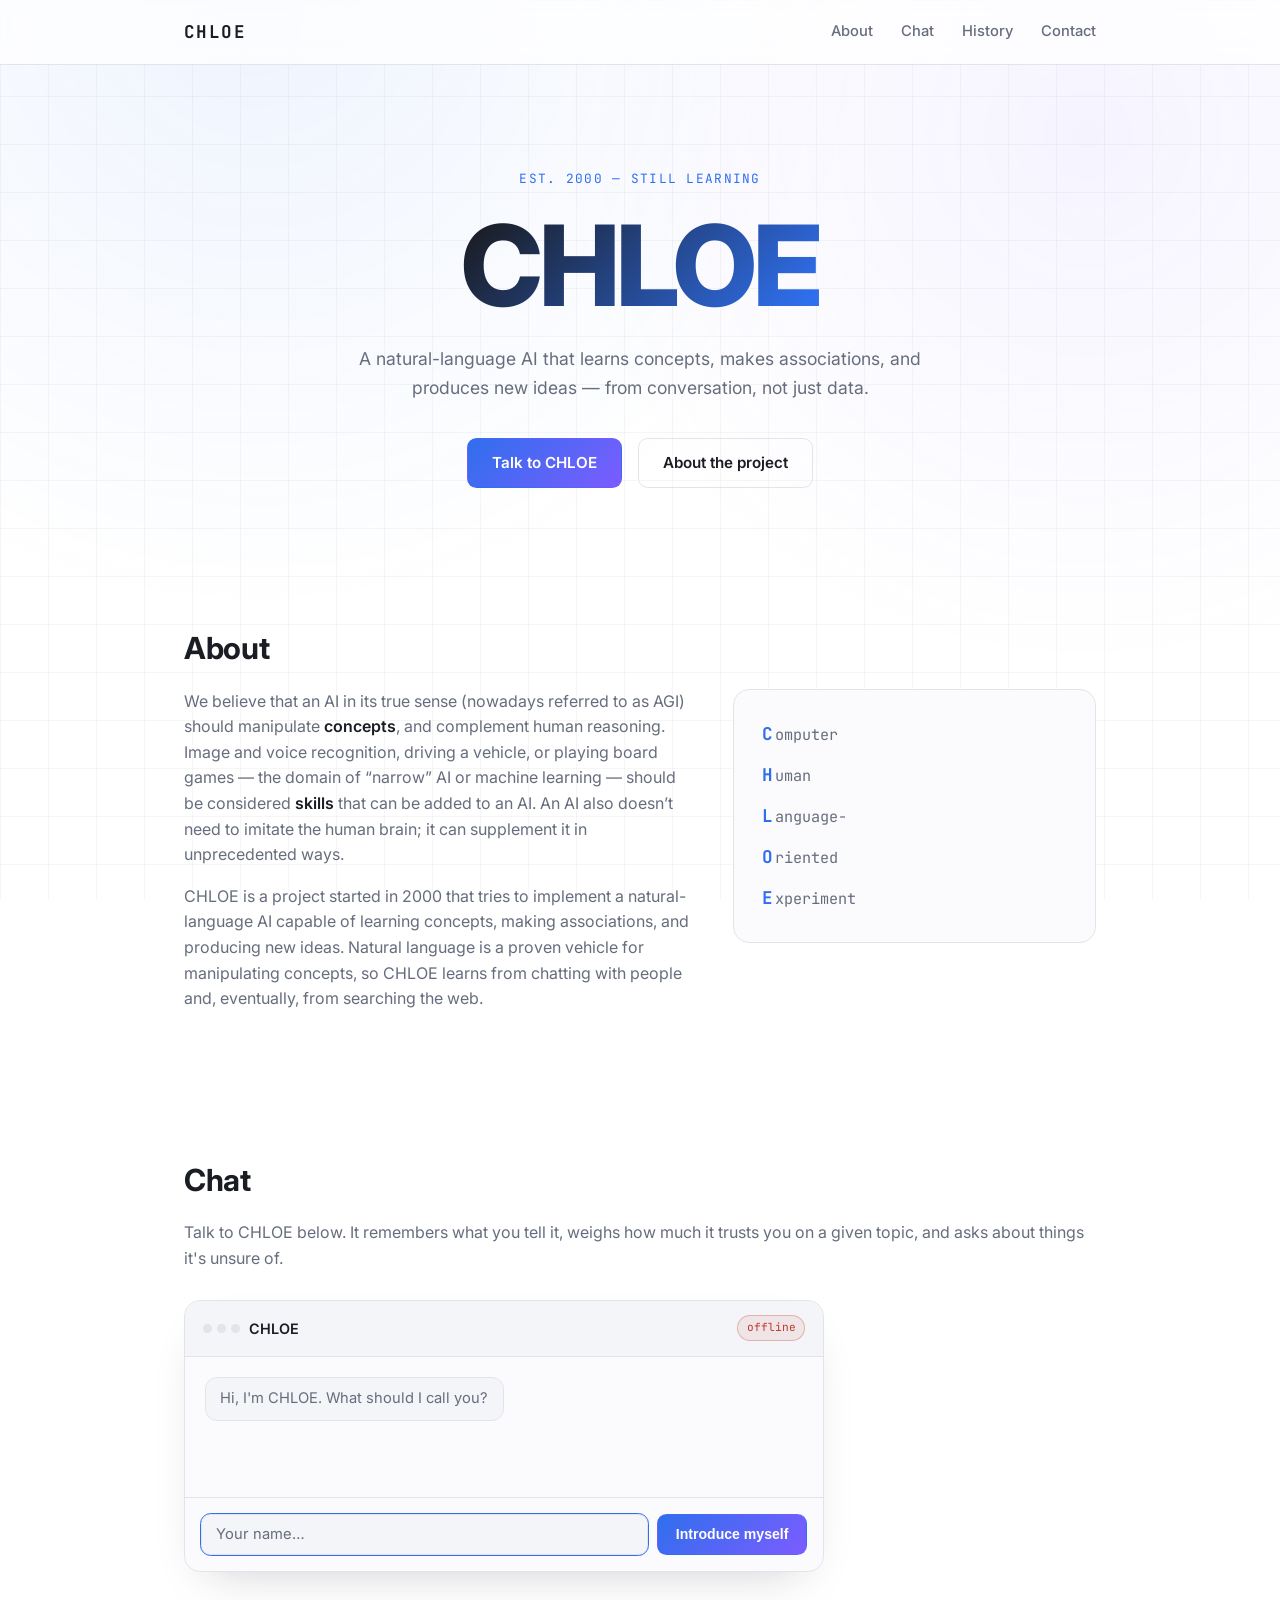
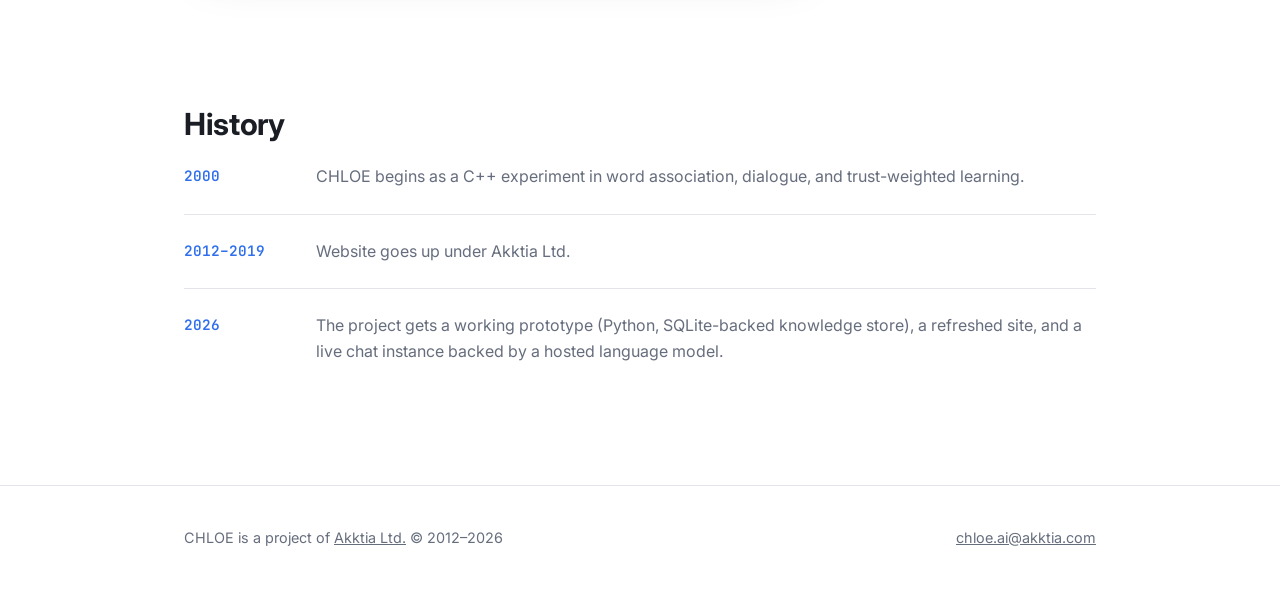
==== web/index.html @ 562e864d "Initial public release CHLOE: a persistent cognitive architecture for continually learning conversat" ====
<!doctype html>
<html lang="en">
<head>
<meta charset="utf-8">
<meta name="viewport" content="width=device-width, initial-scale=1">
<meta name="description" content="CHLOE — a natural-language AI project started in 2000, learning concepts through dialogue.">
<meta name="author" content="Dan Protopopescu, Akktia Ltd.">
<title>CHLOE AI</title>
<link rel="icon" href="data:,">
<link rel="preconnect" href="https://fonts.googleapis.com">
<link rel="preconnect" href="https://fonts.gstatic.com" crossorigin>
<link href="https://fonts.googleapis.com/css2?family=Inter:wght@400;500;600;700;800&family=JetBrains+Mono:wght@400;500&display=swap" rel="stylesheet">
<link rel="stylesheet" href="chloe.css">
</head>
<body>

<div class="bg-grid" aria-hidden="true"></div>

<header class="site-header">
  <div class="wrap header-inner">
    <a href="#top" class="brand">CHLOE</a>
    <button class="nav-toggle" id="navToggle" aria-label="Toggle menu" aria-expanded="false">
      <span></span><span></span><span></span>
    </button>
    <nav class="site-nav" id="siteNav">
      <a href="#about">About</a>
      <a href="#chat">Chat</a>
      <a href="#timeline">History</a>
      <a href="mailto:chloe.ai@akktia.com">Contact</a>
    </nav>
  </div>
</header>

<main id="top">

  <section class="hero wrap">
    <p class="eyebrow">est. 2000 &mdash; still learning</p>
    <h1 class="hero-title">CHLOE</h1>
    <p class="hero-sub">A natural-language AI that learns concepts, makes associations,
      and produces new ideas &mdash; from conversation, not just data.</p>
    <div class="hero-actions">
      <a href="#chat" class="btn btn-primary">Talk to CHLOE</a>
      <a href="#about" class="btn btn-ghost">About the project</a>
    </div>
  </section>

  <section id="about" class="section wrap">
    <h2 class="section-title">About</h2>
    <div class="about-grid">
      <div class="about-copy">
        <p>We believe that an AI in its true sense (nowadays referred to as AGI) should manipulate
          <em>concepts</em>, and complement human reasoning. Image and voice recognition, driving a
          vehicle, or playing board games &mdash; the domain of &ldquo;narrow&rdquo; AI or machine
          learning &mdash; should be considered <em>skills</em> that can be added to an AI. An AI also
          doesn&rsquo;t need to imitate the human brain; it can supplement it in unprecedented ways.</p>
        <p>CHLOE is a project started in 2000 that tries to implement a natural-language AI capable of
          learning concepts, making associations, and producing new ideas. Natural language is a proven
          vehicle for manipulating concepts, so CHLOE learns from chatting with people and, eventually,
          from searching the web.</p>
      </div>
      <div class="acronym-card" role="img" aria-label="CHLOE stands for Computer-Human Language-Oriented Experiment">
        <div class="acronym-row"><span class="letter">C</span>omputer</div>
        <div class="acronym-row"><span class="letter">H</span>uman</div>
        <div class="acronym-row"><span class="letter">L</span>anguage-</div>
        <div class="acronym-row"><span class="letter">O</span>riented</div>
        <div class="acronym-row"><span class="letter">E</span>xperiment</div>
      </div>
    </div>
  </section>

  <section id="chat" class="section wrap">
    <h2 class="section-title">Chat</h2>
    <p class="section-lead">Talk to CHLOE below. It remembers what you tell it, weighs how much it
      trusts you on a given topic, and asks about things it's unsure of.</p>

    <div class="chat-window">
      <div class="chat-window-head">
        <div class="chat-dots"><span></span><span></span><span></span></div>
        <span class="chat-window-title">CHLOE</span>
        <span class="chat-who" id="chatWho" hidden>chatting as <strong id="chatWhoName"></strong> &middot; <button type="button" id="switchPerson" class="chat-who-link">not you?</button></span>
        <span class="status-pill" id="statusPill">connecting&hellip;</span>
      </div>
      <div class="chat-log" id="chatLog">
        <div class="msg msg-bot">Hi, I&rsquo;m CHLOE. Tell me something, or ask me what I know.</div>
      </div>
      <form class="chat-input-row" id="chatForm">
        <input type="text" id="chatInput" placeholder="Say something to CHLOE&hellip;" autocomplete="off">
        <button type="submit" class="btn btn-primary btn-small" id="chatSubmit">Send</button>
      </form>
    </div>
  </section>

  <section id="timeline" class="section wrap">
    <h2 class="section-title">History</h2>
    <ol class="timeline">
      <li><span class="tl-year">2000</span><span class="tl-text">CHLOE begins as a C++ experiment in word association, dialogue, and trust-weighted learning.</span></li>
      <li><span class="tl-year">2012&ndash;2019</span><span class="tl-text">Website goes up under Akktia Ltd.</span></li>
      <li><span class="tl-year">2026</span><span class="tl-text">The project gets a working prototype (Python, SQLite-backed knowledge store), a refreshed site, and a live chat instance backed by a hosted language model.</span></li>
    </ol>
  </section>

</main>

<footer class="site-footer">
  <div class="wrap footer-inner">
    <p>CHLOE is a project of <a href="https://akktia.com">Akktia Ltd.</a> &copy; 2012&ndash;2026</p>
    <a href="mailto:chloe.ai@akktia.com">chloe.ai@akktia.com</a>
  </div>
</footer>

<script src="script.js"></script>
</body>
</html>
---- web/chloe.css ----
:root{
  --bg:#ffffff;
  --bg-alt:#f4f5f8;
  --card:#fbfbfd;
  --border:#e2e4ea;
  --text:#1a1d24;
  --text-dim:#666d7d;
  --accent:#2f6fed;
  --accent-2:#7c5cff;
  --on-accent:#ffffff;
  --ok:#1f9d55;
  --mono:'JetBrains Mono',monospace;
}

*{box-sizing:border-box;margin:0;padding:0}

html{scroll-behavior:smooth}

body{
  background:var(--bg);
  color:var(--text);
  font-family:'Inter',system-ui,-apple-system,Segoe UI,sans-serif;
  line-height:1.6;
  -webkit-font-smoothing:antialiased;
}

.wrap{max-width:960px;margin:0 auto;padding:0 1.5rem}

.bg-grid{
  position:fixed;inset:0;z-index:-1;
  background-image:
    radial-gradient(circle at 20% 0%, rgba(47,111,237,.08), transparent 45%),
    radial-gradient(circle at 85% 15%, rgba(124,92,255,.07), transparent 40%),
    linear-gradient(rgba(0,0,0,.035) 1px, transparent 1px),
    linear-gradient(90deg, rgba(0,0,0,.035) 1px, transparent 1px);
  background-size:auto,auto,48px 48px,48px 48px;
}

/* Header */
.site-header{
  position:sticky;top:0;z-index:20;
  background:rgba(255,255,255,.75);
  backdrop-filter:blur(10px);
  border-bottom:1px solid var(--border);
}
.header-inner{display:flex;align-items:center;justify-content:space-between;height:64px}
.brand{
  font-family:var(--mono);
  font-weight:700;
  letter-spacing:.08em;
  color:var(--text);
  text-decoration:none;
  font-size:1.1rem;
}
.site-nav{display:flex;gap:1.75rem}
.site-nav a{
  color:var(--text-dim);
  text-decoration:none;
  font-size:.92rem;
  font-weight:500;
  transition:color .15s ease;
}
.site-nav a:hover{color:var(--text)}

.nav-toggle{
  display:none;
  flex-direction:column;
  gap:4px;
  background:none;border:0;cursor:pointer;padding:.5rem;
}
.nav-toggle span{width:22px;height:2px;background:var(--text)}

/* Hero */
.hero{
  padding:6.5rem 1.5rem 4.5rem;
  text-align:center;
}
.eyebrow{
  font-family:var(--mono);
  font-size:.8rem;
  color:var(--accent);
  letter-spacing:.1em;
  text-transform:uppercase;
  margin-bottom:1.25rem;
}
.hero-title{
  font-size:clamp(3.5rem, 12vw, 7rem);
  font-weight:800;
  letter-spacing:-.03em;
  background:linear-gradient(135deg, var(--text) 30%, var(--accent) 70%, var(--accent-2) 100%);
  -webkit-background-clip:text;
  background-clip:text;
  color:transparent;
  line-height:1;
}
.hero-sub{
  max-width:38rem;
  margin:1.5rem auto 0;
  color:var(--text-dim);
  font-size:1.1rem;
}
.hero-actions{
  display:flex;gap:1rem;justify-content:center;flex-wrap:wrap;
  margin-top:2.25rem;
}

.btn{
  display:inline-flex;align-items:center;justify-content:center;
  padding:.75rem 1.5rem;
  border-radius:.6rem;
  font-weight:600;
  font-size:.95rem;
  text-decoration:none;
  border:1px solid transparent;
  cursor:pointer;
  transition:transform .15s ease, opacity .15s ease, border-color .15s ease;
}
.btn:hover{transform:translateY(-1px)}
.btn-primary{
  background:linear-gradient(135deg, var(--accent), var(--accent-2));
  color:var(--on-accent);
}
.btn-primary:hover{opacity:.92}
.btn-primary:disabled{opacity:.5;cursor:default;transform:none}
.btn-ghost{
  background:transparent;
  color:var(--text);
  border-color:var(--border);
}
.btn-ghost:hover{border-color:var(--accent)}
.btn-small{padding:.6rem 1.1rem;font-size:.88rem}

/* Sections */
.section{padding:4rem 1.5rem}
.section-title{
  font-size:1.9rem;
  font-weight:700;
  letter-spacing:-.01em;
  margin-bottom:1rem;
}
.section-lead{color:var(--text-dim);margin-bottom:1.75rem}

/* About */
.about-grid{
  display:grid;
  grid-template-columns:1.4fr 1fr;
  gap:2.5rem;
  align-items:start;
}
.about-copy p{color:var(--text-dim);margin-bottom:1rem}
.about-copy em{color:var(--text);font-style:normal;font-weight:600}

.acronym-card{
  background:var(--card);
  border:1px solid var(--border);
  border-radius:1rem;
  padding:1.5rem 1.75rem;
}
.acronym-row{
  font-family:var(--mono);
  color:var(--text-dim);
  padding:.4rem 0;
  font-size:.95rem;
}
.acronym-row .letter{
  color:var(--accent);
  font-weight:700;
  font-size:1.1rem;
  margin-right:.15rem;
}

/* Chat */
.chat-window{
  background:var(--card);
  border:1px solid var(--border);
  border-radius:1rem;
  overflow:hidden;
  max-width:640px;
  box-shadow:0 20px 45px -25px rgba(20,25,40,.25);
}
.chat-window-head{
  display:flex;align-items:center;gap:.6rem;
  padding:.9rem 1.1rem;
  border-bottom:1px solid var(--border);
  background:var(--bg-alt);
}
.chat-dots{display:flex;gap:5px}
.chat-dots span{width:9px;height:9px;border-radius:50%;background:var(--border)}
.chat-window-title{font-weight:600;font-size:.9rem;margin-right:auto}
.chat-who{font-size:.78rem;color:var(--text-dim)}
.chat-who strong{color:var(--text);font-weight:600}
.chat-who-link{
  background:none;border:none;padding:0;margin:0;
  font:inherit;font-size:.78rem;color:var(--accent);
  cursor:pointer;text-decoration:underline;
}
.chat-who-link:hover{color:var(--accent-2)}
.status-pill{
  font-family:var(--mono);
  font-size:.7rem;
  color:var(--accent-2);
  background:rgba(124,92,255,.08);
  border:1px solid rgba(124,92,255,.25);
  padding:.2rem .55rem;
  border-radius:999px;
}
.status-pill.online{
  color:var(--ok);
  background:rgba(31,157,85,.08);
  border-color:rgba(31,157,85,.3);
}
.status-pill.offline{
  color:#c0392b;
  background:rgba(192,57,43,.08);
  border-color:rgba(192,57,43,.3);
}
.status-pill.dreaming{
  color:var(--accent-2);
  background:rgba(124,92,255,.16);
  border-color:rgba(124,92,255,.5);
  animation:dream-pulse 1.8s ease-in-out infinite;
}
@keyframes dream-pulse{
  0%,100%{opacity:1}
  50%{opacity:.55}
}
.chat-input-row input:disabled{opacity:.6;cursor:not-allowed}
.chat-input-row button:disabled{opacity:.6;cursor:not-allowed}
.chat-log{
  padding:1.25rem;
  min-height:140px;
  max-height:280px;
  overflow-y:auto;
  display:flex;
  flex-direction:column;
  gap:.6rem;
}
.msg{
  max-width:80%;
  padding:.6rem .9rem;
  border-radius:.75rem;
  font-size:.92rem;
}
.msg-bot{
  background:var(--bg-alt);
  border:1px solid var(--border);
  align-self:flex-start;
  color:var(--text-dim);
}
.msg-user{
  background:linear-gradient(135deg, var(--accent), var(--accent-2));
  color:var(--on-accent);
  align-self:flex-end;
  font-weight:500;
}
.chat-input-row{
  display:flex;gap:.6rem;
  padding:1rem;
  border-top:1px solid var(--border);
}
.chat-input-row input{
  flex:1;
  background:var(--bg-alt);
  border:1px solid var(--border);
  border-radius:.6rem;
  padding:.65rem .9rem;
  color:var(--text);
  font-size:.92rem;
  font-family:inherit;
}
.chat-input-row input:focus{outline:1px solid var(--accent)}
.chat-input-row input::placeholder{color:var(--text-dim)}

/* Timeline */
.timeline{list-style:none;display:flex;flex-direction:column;gap:1.5rem}
.timeline li{
  display:grid;
  grid-template-columns:7rem 1fr;
  gap:1.25rem;
  padding-bottom:1.5rem;
  border-bottom:1px solid var(--border);
}
.timeline li:last-child{border-bottom:0}
.tl-year{
  font-family:var(--mono);
  color:var(--accent);
  font-weight:600;
  font-size:.9rem;
}
.tl-text{color:var(--text-dim)}

/* Footer */
.site-footer{
  border-top:1px solid var(--border);
  padding:2.5rem 1.5rem;
  margin-top:2rem;
}
.footer-inner{
  display:flex;justify-content:space-between;align-items:center;flex-wrap:wrap;gap:1rem;
  color:var(--text-dim);
  font-size:.9rem;
}
.footer-inner a{color:var(--text-dim)}
.footer-inner a:hover{color:var(--accent)}

/* Responsive */
@media (max-width:760px){
  .about-grid{grid-template-columns:1fr}
  .nav-toggle{display:flex}
  .site-nav{
    position:absolute;
    top:64px;left:0;right:0;
    background:var(--bg);
    border-bottom:1px solid var(--border);
    flex-direction:column;
    padding:1rem 1.5rem;
    gap:1rem;
    display:none;
  }
  .site-nav.open{display:flex}
  .timeline li{grid-template-columns:1fr}
}
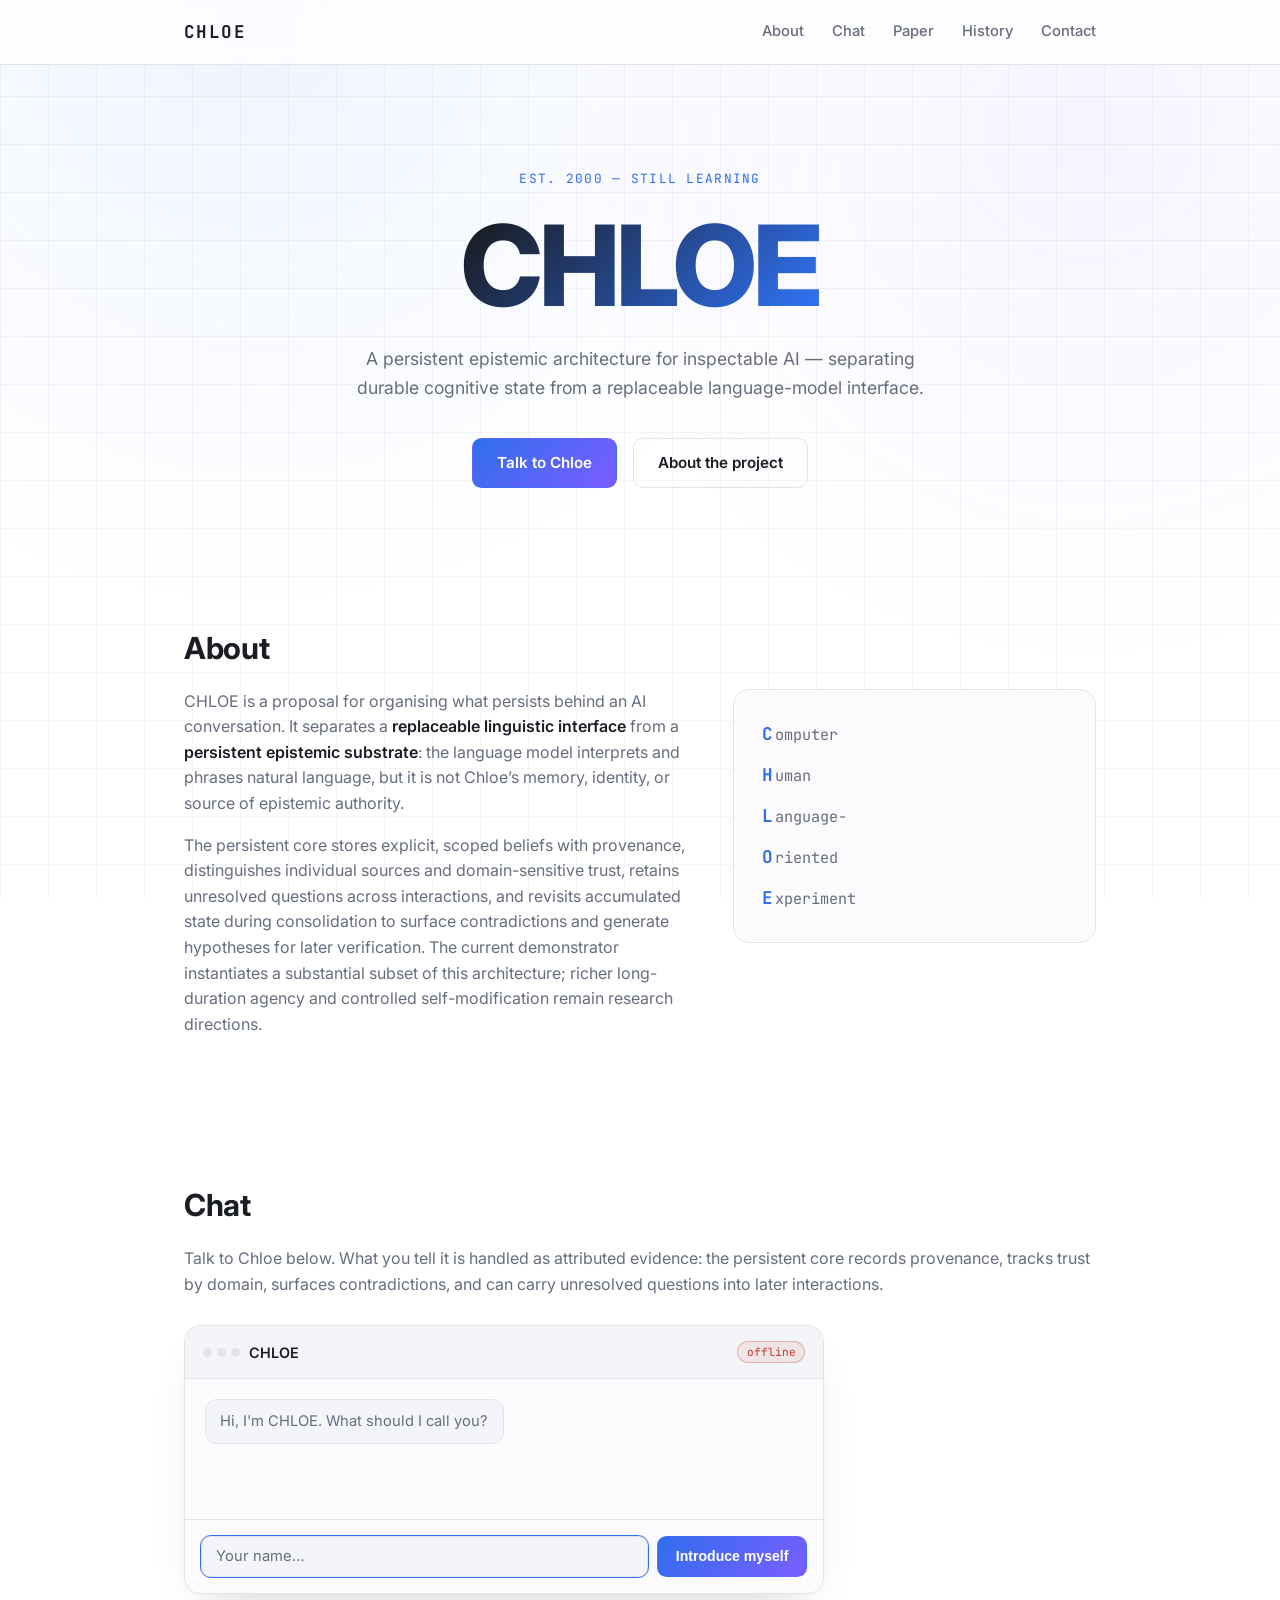
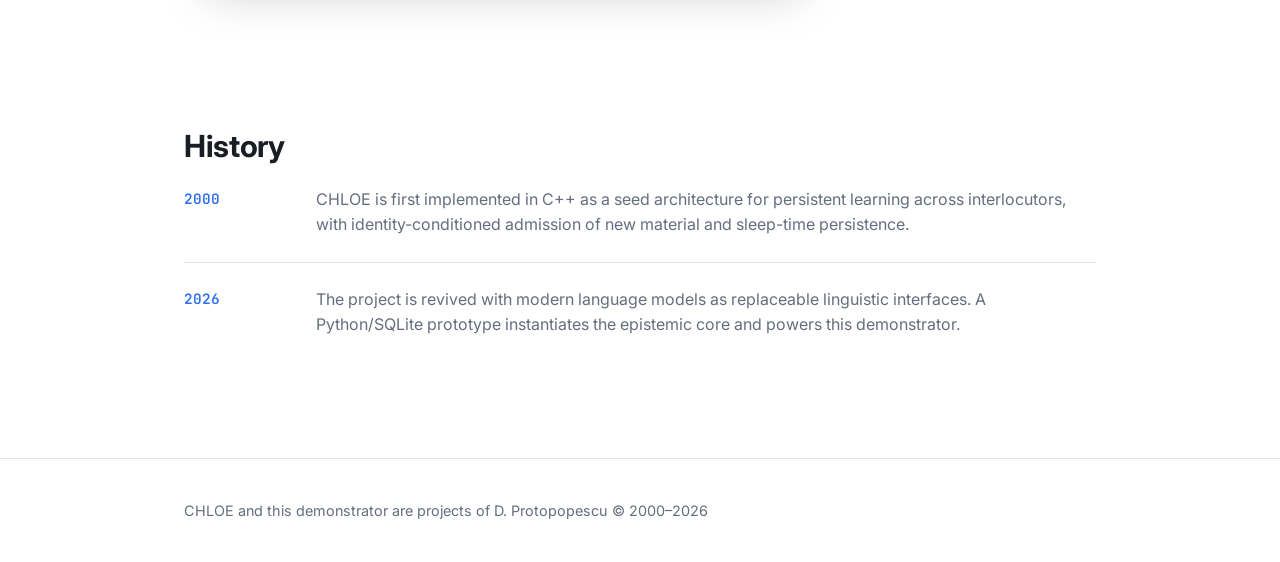
==== commit c493fe46: "Pronoun resolution, comment sweep, and site/doc corrections Port SwapPronoun()/AccordTheVerb() from " ====
--- a/web/index.html
+++ b/web/index.html
@@ -3,9 +3,9 @@
 <head>
 <meta charset="utf-8">
 <meta name="viewport" content="width=device-width, initial-scale=1">
-<meta name="description" content="CHLOE — a natural-language AI project started in 2000, learning concepts through dialogue.">
-<meta name="author" content="Dan Protopopescu, Akktia Ltd.">
-<title>CHLOE AI</title>
+<meta name="description" content="CHLOE — a persistent epistemic architecture for inspectable AI, with explicit beliefs, provenance, trust, and cross-session learning.">
+<meta name="author" content="Dan Protopopescu">
+<title>CHLOE — Persistent Epistemic Architecture</title>
 <link rel="icon" href="data:,">
 <link rel="preconnect" href="https://fonts.googleapis.com">
 <link rel="preconnect" href="https://fonts.gstatic.com" crossorigin>
@@ -25,8 +25,9 @@
     <nav class="site-nav" id="siteNav">
       <a href="#about">About</a>
       <a href="#chat">Chat</a>
+      <a href="CHLOE.pdf">Paper</a>
       <a href="#timeline">History</a>
-      <a href="mailto:chloe.ai@akktia.com">Contact</a>
+      <a href="mailto:dan.protopopescu@glasgow.ac.uk">Contact</a>
     </nav>
   </div>
 </header>
@@ -36,10 +37,10 @@
   <section class="hero wrap">
     <p class="eyebrow">est. 2000 &mdash; still learning</p>
     <h1 class="hero-title">CHLOE</h1>
-    <p class="hero-sub">A natural-language AI that learns concepts, makes associations,
-      and produces new ideas &mdash; from conversation, not just data.</p>
+    <p class="hero-sub">A persistent epistemic architecture for inspectable AI &mdash; separating
+      durable cognitive state from a replaceable language-model interface.</p>
     <div class="hero-actions">
-      <a href="#chat" class="btn btn-primary">Talk to CHLOE</a>
+      <a href="#chat" class="btn btn-primary">Talk to Chloe</a>
       <a href="#about" class="btn btn-ghost">About the project</a>
     </div>
   </section>
@@ -48,15 +49,15 @@
     <h2 class="section-title">About</h2>
     <div class="about-grid">
       <div class="about-copy">
-        <p>We believe that an AI in its true sense (nowadays referred to as AGI) should manipulate
-          <em>concepts</em>, and complement human reasoning. Image and voice recognition, driving a
-          vehicle, or playing board games &mdash; the domain of &ldquo;narrow&rdquo; AI or machine
-          learning &mdash; should be considered <em>skills</em> that can be added to an AI. An AI also
-          doesn&rsquo;t need to imitate the human brain; it can supplement it in unprecedented ways.</p>
-        <p>CHLOE is a project started in 2000 that tries to implement a natural-language AI capable of
-          learning concepts, making associations, and producing new ideas. Natural language is a proven
-          vehicle for manipulating concepts, so CHLOE learns from chatting with people and, eventually,
-          from searching the web.</p>
+        <p>CHLOE is a proposal for organising what persists behind an AI conversation. It separates a
+          <em>replaceable linguistic interface</em> from a <em>persistent epistemic substrate</em>: the
+          language model interprets and phrases natural language, but it is not Chloe&rsquo;s memory, identity,
+          or source of epistemic authority.</p>
+        <p>The persistent core stores explicit, scoped beliefs with provenance, distinguishes individual
+          sources and domain-sensitive trust, retains unresolved questions across interactions, and revisits
+          accumulated state during consolidation to surface contradictions and generate hypotheses for later
+          verification. The current demonstrator instantiates a substantial subset of this architecture;
+          richer long-duration agency and controlled self-modification remain research directions.</p>
       </div>
       <div class="acronym-card" role="img" aria-label="CHLOE stands for Computer-Human Language-Oriented Experiment">
         <div class="acronym-row"><span class="letter">C</span>omputer</div>
@@ -70,8 +71,9 @@
 
   <section id="chat" class="section wrap">
     <h2 class="section-title">Chat</h2>
-    <p class="section-lead">Talk to CHLOE below. It remembers what you tell it, weighs how much it
-      trusts you on a given topic, and asks about things it's unsure of.</p>
+    <p class="section-lead">Talk to Chloe below. What you tell it is handled as attributed evidence:
+      the persistent core records provenance, tracks trust by domain, surfaces contradictions, and can
+      carry unresolved questions into later interactions.</p>
 
     <div class="chat-window">
       <div class="chat-window-head">
@@ -81,10 +83,10 @@
         <span class="status-pill" id="statusPill">connecting&hellip;</span>
       </div>
       <div class="chat-log" id="chatLog">
-        <div class="msg msg-bot">Hi, I&rsquo;m CHLOE. Tell me something, or ask me what I know.</div>
+        <div class="msg msg-bot">Hi, I&rsquo;m Chloe. Tell me something, or ask me what I know.</div>
       </div>
       <form class="chat-input-row" id="chatForm">
-        <input type="text" id="chatInput" placeholder="Say something to CHLOE&hellip;" autocomplete="off">
+        <input type="text" id="chatInput" placeholder="Say something to Chloe&hellip;" autocomplete="off">
         <button type="submit" class="btn btn-primary btn-small" id="chatSubmit">Send</button>
       </form>
     </div>
@@ -93,9 +95,8 @@
   <section id="timeline" class="section wrap">
     <h2 class="section-title">History</h2>
     <ol class="timeline">
-      <li><span class="tl-year">2000</span><span class="tl-text">CHLOE begins as a C++ experiment in word association, dialogue, and trust-weighted learning.</span></li>
-      <li><span class="tl-year">2012&ndash;2019</span><span class="tl-text">Website goes up under Akktia Ltd.</span></li>
-      <li><span class="tl-year">2026</span><span class="tl-text">The project gets a working prototype (Python, SQLite-backed knowledge store), a refreshed site, and a live chat instance backed by a hosted language model.</span></li>
+      <li><span class="tl-year">2000</span><span class="tl-text">CHLOE is first implemented in C++ as a seed architecture for persistent learning across interlocutors, with identity-conditioned admission of new material and sleep-time persistence.</span></li>
+      <li><span class="tl-year">2026</span><span class="tl-text">The project is revived with modern language models as replaceable linguistic interfaces. A Python/SQLite prototype instantiates the epistemic core and powers this demonstrator.</span></li>
     </ol>
   </section>
 
@@ -103,8 +104,7 @@
 
 <footer class="site-footer">
   <div class="wrap footer-inner">
-    <p>CHLOE is a project of <a href="https://akktia.com">Akktia Ltd.</a> &copy; 2012&ndash;2026</p>
-    <a href="mailto:chloe.ai@akktia.com">chloe.ai@akktia.com</a>
+    <p>CHLOE and this demonstrator are projects of <a style="text-decoration: none" href="mailto:dan.protopopescu@glasgow.ac.uk">D. Protopopescu</a> &copy; 2000&ndash;2026</p>
   </div>
 </footer>
 
--- a/web/chloe.css
+++ b/web/chloe.css
@@ -179,7 +179,7 @@
   box-shadow:0 20px 45px -25px rgba(20,25,40,.25);
 }
 .chat-window-head{
-  display:flex;align-items:center;gap:.6rem;
+  display:flex;align-items:center;gap:.6rem;flex-wrap:wrap;
   padding:.9rem 1.1rem;
   border-bottom:1px solid var(--border);
   background:var(--bg-alt);
@@ -187,7 +187,7 @@
 .chat-dots{display:flex;gap:5px}
 .chat-dots span{width:9px;height:9px;border-radius:50%;background:var(--border)}
 .chat-window-title{font-weight:600;font-size:.9rem;margin-right:auto}
-.chat-who{font-size:.78rem;color:var(--text-dim)}
+.chat-who{font-size:.78rem;color:var(--text-dim);white-space:nowrap}
 .chat-who strong{color:var(--text);font-weight:600}
 .chat-who-link{
   background:none;border:none;padding:0;margin:0;
@@ -196,12 +196,26 @@
 }
 .chat-who-link:hover{color:var(--accent-2)}
 .status-pill{
+  /* Fixed height + inline-flex centring rather than vertical padding: the
+     text is monospace and the label changes at runtime, so a padded box
+     sized by the line box leaves descenders ("dreaming...", "engine only")
+     sitting against the bottom stroke while descender-free labels
+     ("online") look clear. Integral height also keeps the 1px rounded
+     border crisp. nowrap + no shrink stop the longer labels wrapping
+     inside the radius once the header runs out of room. */
+  flex:0 0 auto;
+  display:inline-flex;
+  align-items:center;
+  height:22px;
+  box-sizing:border-box;
+  white-space:nowrap;
   font-family:var(--mono);
   font-size:.7rem;
+  line-height:1;
   color:var(--accent-2);
   background:rgba(124,92,255,.08);
   border:1px solid rgba(124,92,255,.25);
-  padding:.2rem .55rem;
+  padding:0 .55rem;
   border-radius:999px;
 }
 .status-pill.online{
@@ -220,9 +234,13 @@
   border-color:rgba(124,92,255,.5);
   animation:dream-pulse 1.8s ease-in-out infinite;
 }
+/* Pulses the fill and border rather than the element's opacity. Animating
+   opacity promotes the pill to its own compositing layer, which re-rasterises
+   the 1px rounded border every frame and makes the outline look ragged
+   while dreaming -- the one state that animates. */
 @keyframes dream-pulse{
-  0%,100%{opacity:1}
-  50%{opacity:.55}
+  0%,100%{background:rgba(124,92,255,.16);border-color:rgba(124,92,255,.5)}
+  50%{background:rgba(124,92,255,.04);border-color:rgba(124,92,255,.18)}
 }
 .chat-input-row input:disabled{opacity:.6;cursor:not-allowed}
 .chat-input-row button:disabled{opacity:.6;cursor:not-allowed}
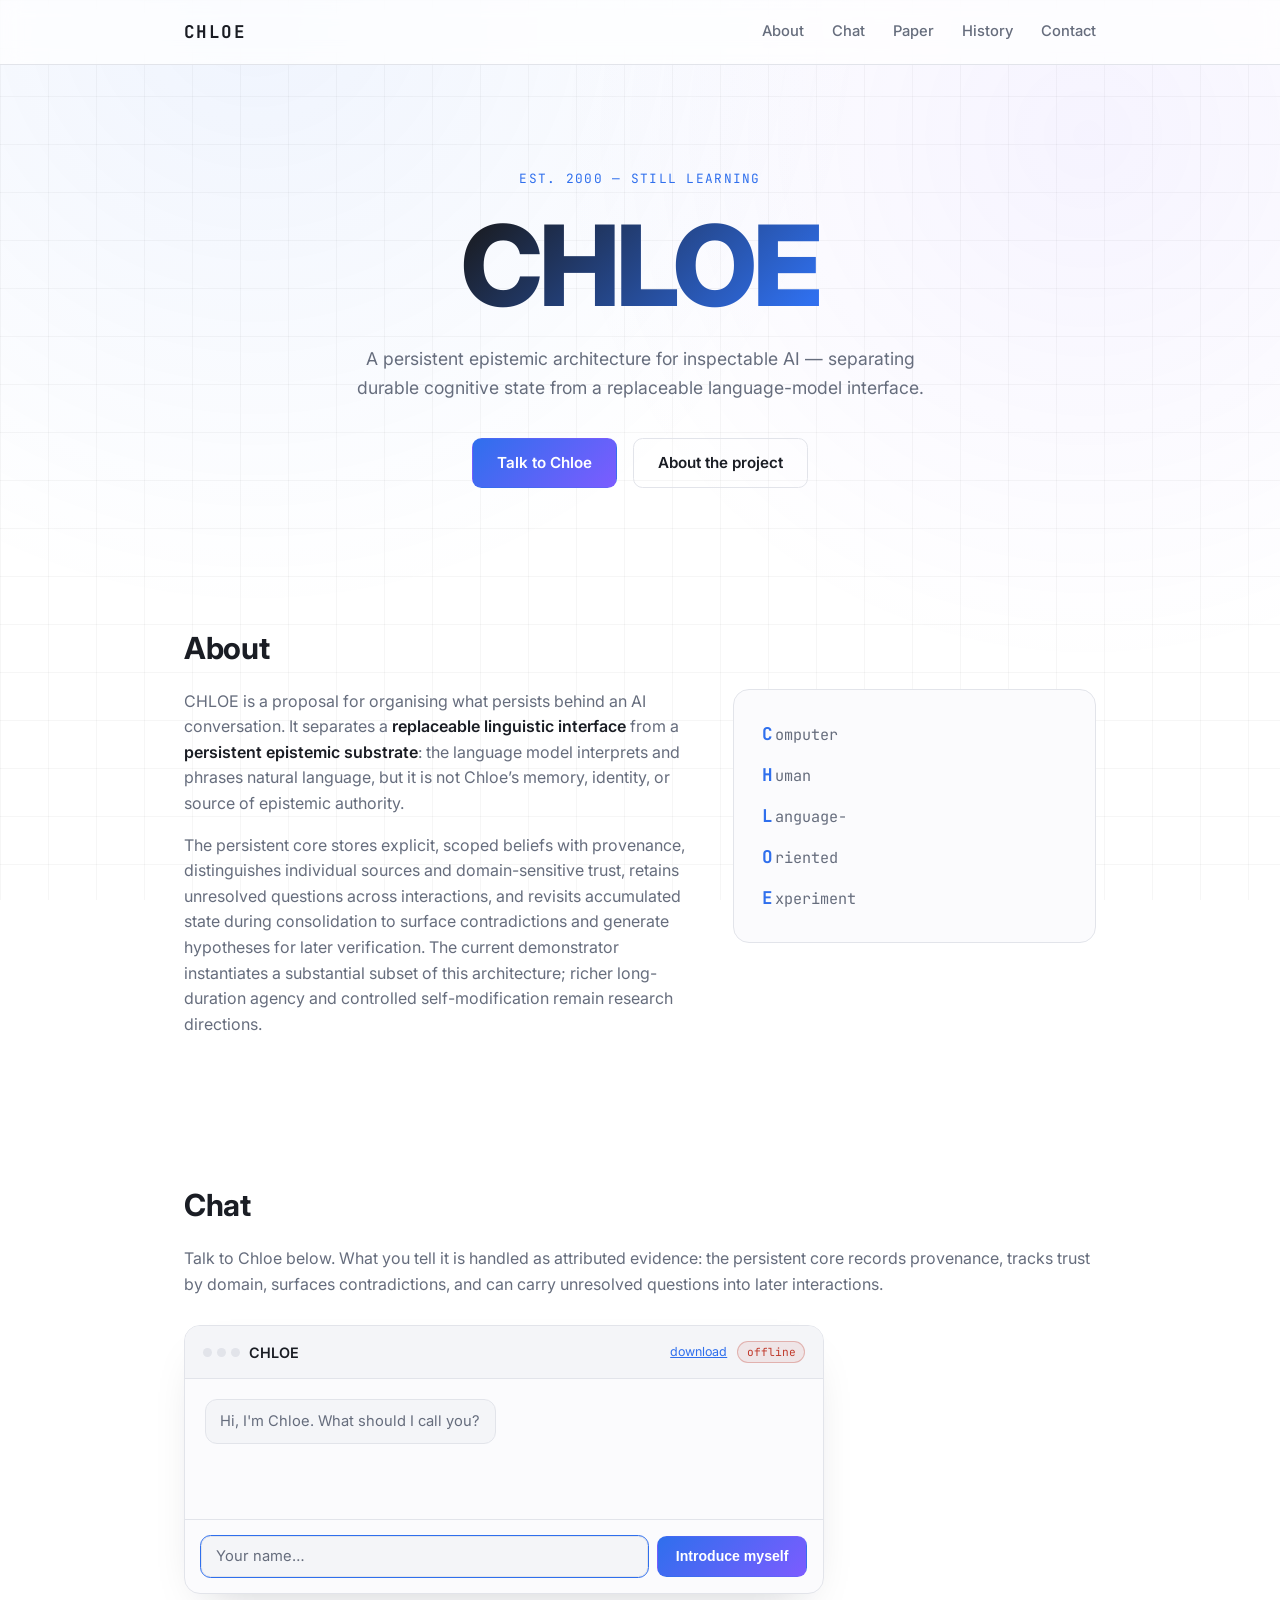
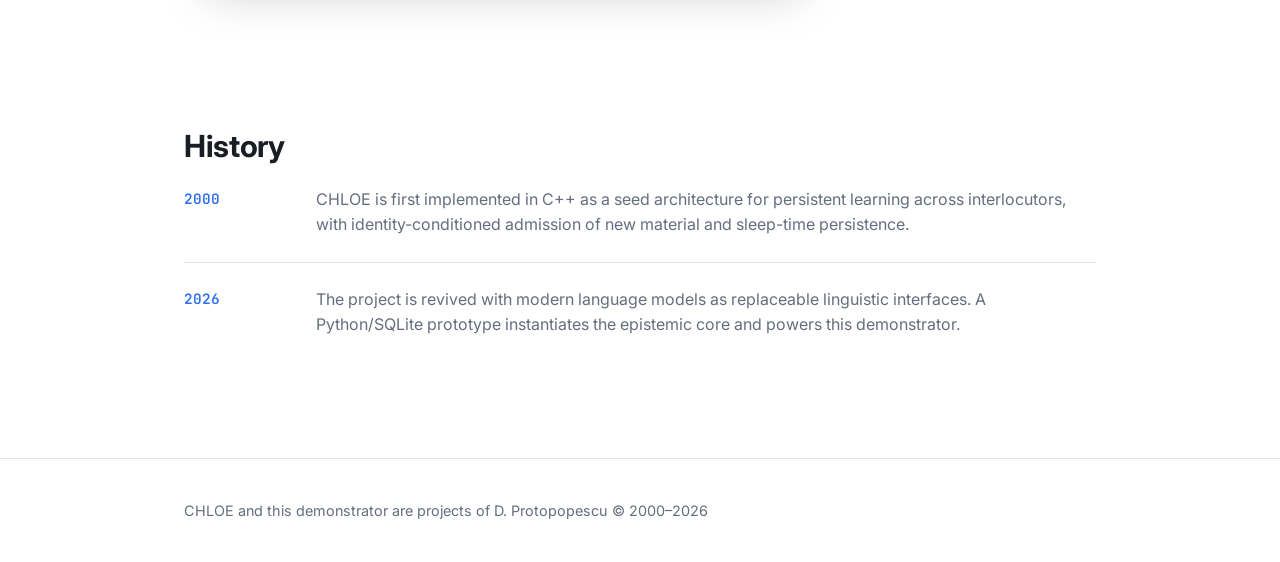
==== commit a20fd5e2: "Add a transcript download, a belief browser, and an offline store inspector Beliefs were inspectable" ====
--- a/web/index.html
+++ b/web/index.html
@@ -80,6 +80,7 @@
         <div class="chat-dots"><span></span><span></span><span></span></div>
         <span class="chat-window-title">CHLOE</span>
         <span class="chat-who" id="chatWho" hidden>chatting as <strong id="chatWhoName"></strong> &middot; <button type="button" id="switchPerson" class="chat-who-link">not you?</button></span>
+        <button type="button" id="downloadChat" class="chat-who-link" title="Download this conversation and the beliefs it produced">download</button>
         <span class="status-pill" id="statusPill">connecting&hellip;</span>
       </div>
       <div class="chat-log" id="chatLog">
--- a/web/chloe.css
+++ b/web/chloe.css
@@ -338,3 +338,50 @@
   .site-nav.open{display:flex}
   .timeline li{grid-template-columns:1fr}
 }
+
+/* Belief store (beliefs.html) */
+.belief-toolbar{
+  display:flex;align-items:center;gap:.6rem;flex-wrap:wrap;
+  margin:0 0 1.25rem;
+}
+.belief-toolbar input[type=search]{
+  flex:1 1 14rem;min-width:0;
+  padding:.5rem .75rem;
+  font:inherit;font-size:.9rem;
+  color:var(--text);
+  background:var(--bg);
+  border:1px solid var(--border);
+  border-radius:.6rem;
+}
+.belief-toolbar input[type=search]:focus{outline:2px solid var(--accent);outline-offset:-1px}
+.belief{
+  background:var(--card);
+  border:1px solid var(--border);
+  border-radius:.75rem;
+  padding:.85rem 1rem;
+  margin-bottom:.6rem;
+}
+.belief-head{display:flex;align-items:baseline;gap:.6rem;flex-wrap:wrap}
+.belief-statement{font-weight:600;margin-right:auto}
+.belief-status{
+  font-family:var(--mono);font-size:.68rem;
+  padding:.1rem .5rem;border-radius:999px;
+  border:1px solid var(--border);color:var(--text-dim);
+  white-space:nowrap;
+}
+.belief-confirmed{color:var(--ok);border-color:rgba(31,157,85,.35);background:rgba(31,157,85,.07)}
+.belief-contradicted{color:#c0392b;border-color:rgba(192,57,43,.35);background:rgba(192,57,43,.07)}
+.belief-hypothesis{color:var(--accent-2);border-color:rgba(124,92,255,.35);background:rgba(124,92,255,.07)}
+.belief-confidence{font-family:var(--mono);font-size:.8rem;color:var(--text-dim)}
+.belief-evidence{list-style:none;margin:.55rem 0 0;padding:0;font-size:.85rem;color:var(--text-dim)}
+.belief-evidence li{padding:.12rem 0 .12rem .75rem;border-left:2px solid var(--border)}
+.belief-evidence li.belief-supports{border-left-color:rgba(31,157,85,.45)}
+.belief-evidence li.belief-disputes{border-left-color:rgba(192,57,43,.45)}
+.belief-person{padding:.2rem 0;font-size:.9rem;color:var(--text-dim)}
+.belief-questions{margin:0;padding-left:1.1rem;font-size:.9rem;color:var(--text-dim)}
+.belief-questions li{padding:.18rem 0}
+.belief-reason{
+  font-family:var(--mono);font-size:.68rem;color:var(--accent-2);
+  margin-right:.35rem;
+}
+.belief-empty,.belief-none{color:var(--text-dim);font-size:.9rem}
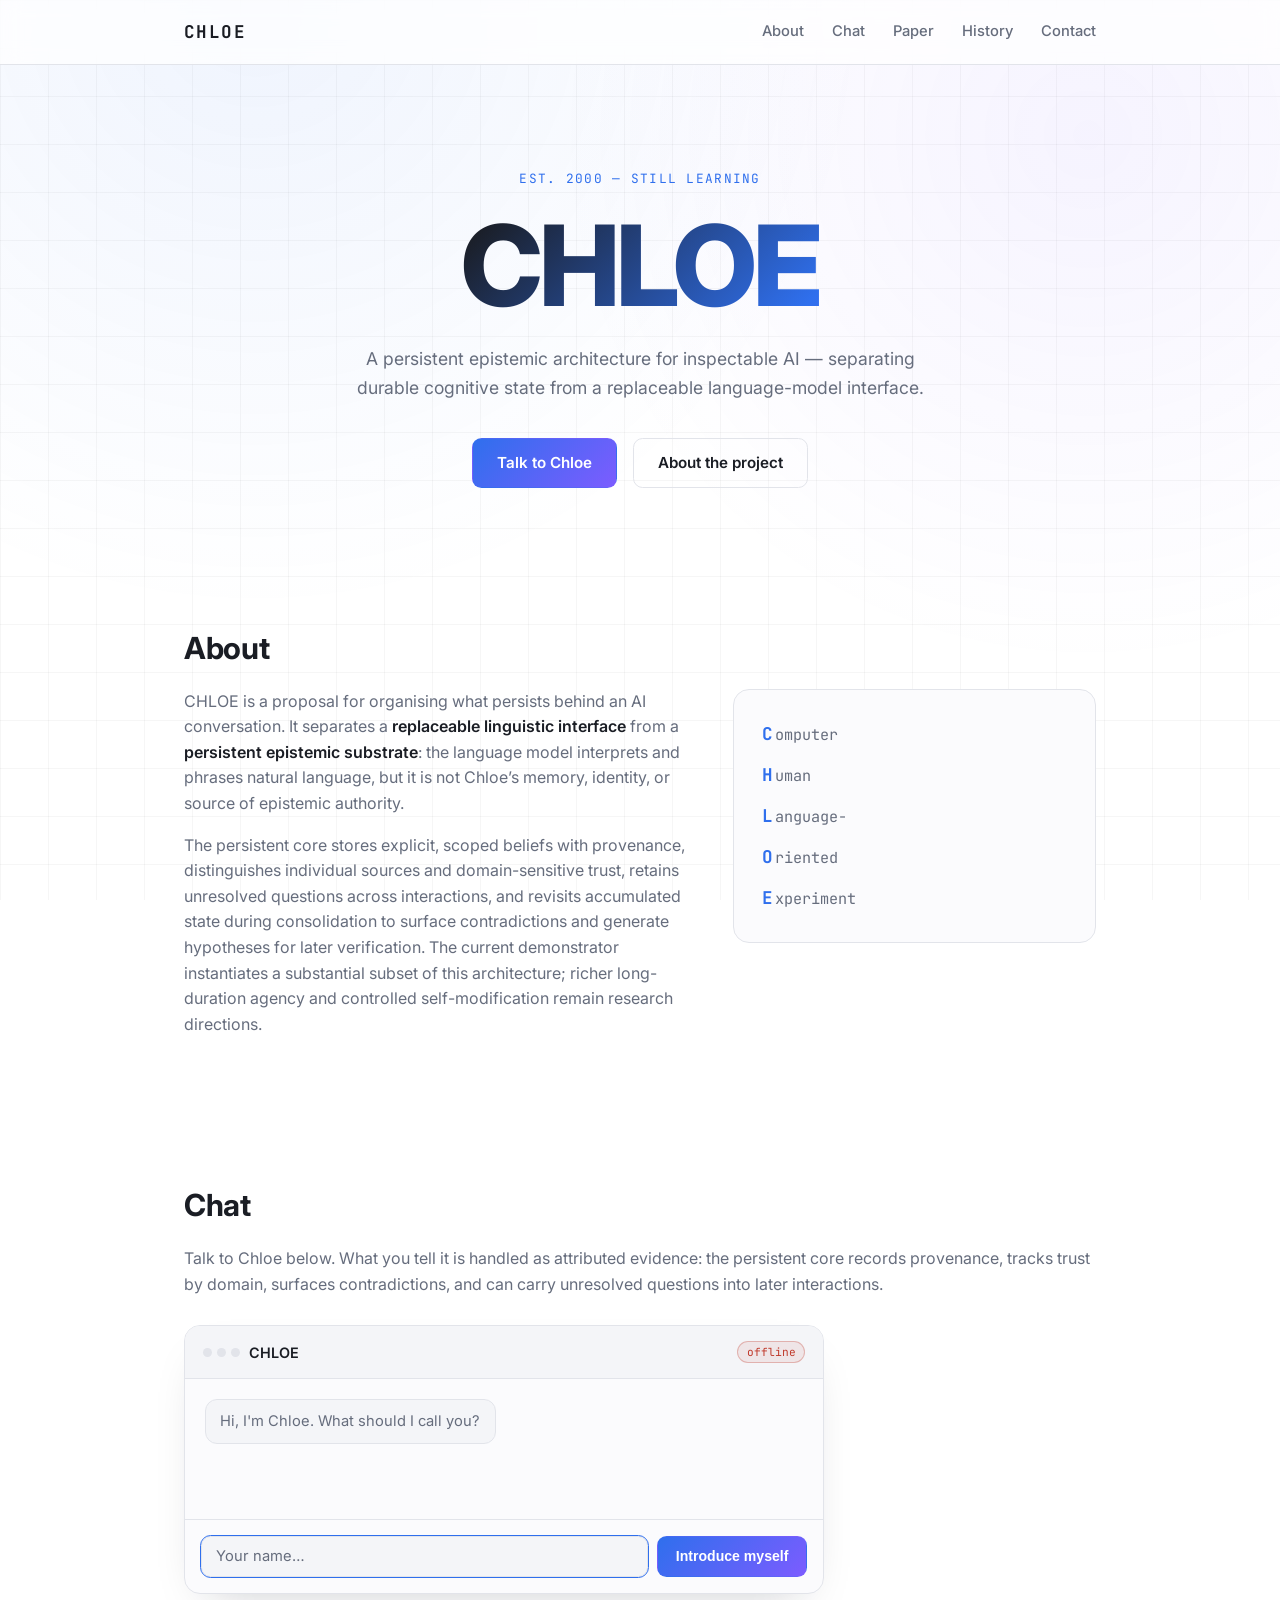
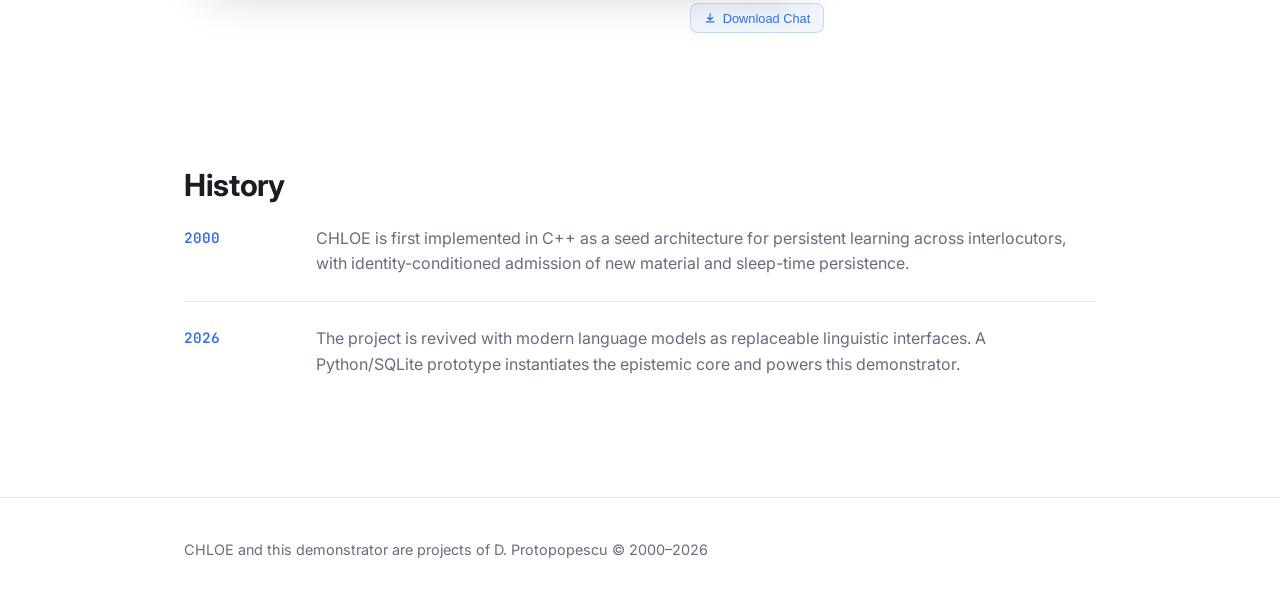
==== commit 44de16db: "Move the download control to a small button under the chat box It was a text link squeezed in beside" ====
--- a/web/index.html
+++ b/web/index.html
@@ -80,7 +80,6 @@
         <div class="chat-dots"><span></span><span></span><span></span></div>
         <span class="chat-window-title">CHLOE</span>
         <span class="chat-who" id="chatWho" hidden>chatting as <strong id="chatWhoName"></strong> &middot; <button type="button" id="switchPerson" class="chat-who-link">not you?</button></span>
-        <button type="button" id="downloadChat" class="chat-who-link" title="Download this conversation and the beliefs it produced">download</button>
         <span class="status-pill" id="statusPill">connecting&hellip;</span>
       </div>
       <div class="chat-log" id="chatLog">
@@ -90,6 +89,18 @@
         <input type="text" id="chatInput" placeholder="Say something to Chloe&hellip;" autocomplete="off">
         <button type="submit" class="btn btn-primary btn-small" id="chatSubmit">Send</button>
       </form>
+    </div>
+
+    <div class="chat-actions">
+      <button type="button" id="downloadChat" class="btn btn-pale btn-tiny"
+              title="Download this conversation, with the beliefs it produced and the evidence behind them">
+        <svg class="btn-icon" viewBox="0 0 16 16" aria-hidden="true" focusable="false">
+          <path d="M8 2v7.5M8 10.5 4.75 7.25M8 10.5l3.25-3.25M3 13h10"
+                fill="none" stroke="currentColor" stroke-width="1.5"
+                stroke-linecap="round" stroke-linejoin="round"/>
+        </svg>
+        Download Chat
+      </button>
     </div>
   </section>
 
--- a/web/chloe.css
+++ b/web/chloe.css
@@ -129,6 +129,15 @@
 }
 .btn-ghost:hover{border-color:var(--accent)}
 .btn-small{padding:.6rem 1.1rem;font-size:.88rem}
+.btn-tiny{padding:.4rem .8rem;font-size:.8rem;font-weight:500;gap:.4rem;border-radius:.5rem}
+.btn-pale{
+  background:rgba(47,111,237,.07);
+  color:var(--accent);
+  border-color:rgba(47,111,237,.22);
+}
+.btn-pale:hover{background:rgba(47,111,237,.12);border-color:rgba(47,111,237,.4)}
+.btn-pale:active{transform:none}
+.btn-icon{width:.95em;height:.95em;flex:0 0 auto}
 
 /* Sections */
 .section{padding:4rem 1.5rem}
@@ -242,6 +251,11 @@
   0%,100%{background:rgba(124,92,255,.16);border-color:rgba(124,92,255,.5)}
   50%{background:rgba(124,92,255,.04);border-color:rgba(124,92,255,.18)}
 }
+.chat-actions{
+  display:flex;justify-content:flex-end;
+  max-width:640px;
+  margin:.6rem 0 0;
+}
 .chat-input-row input:disabled{opacity:.6;cursor:not-allowed}
 .chat-input-row button:disabled{opacity:.6;cursor:not-allowed}
 .chat-log{
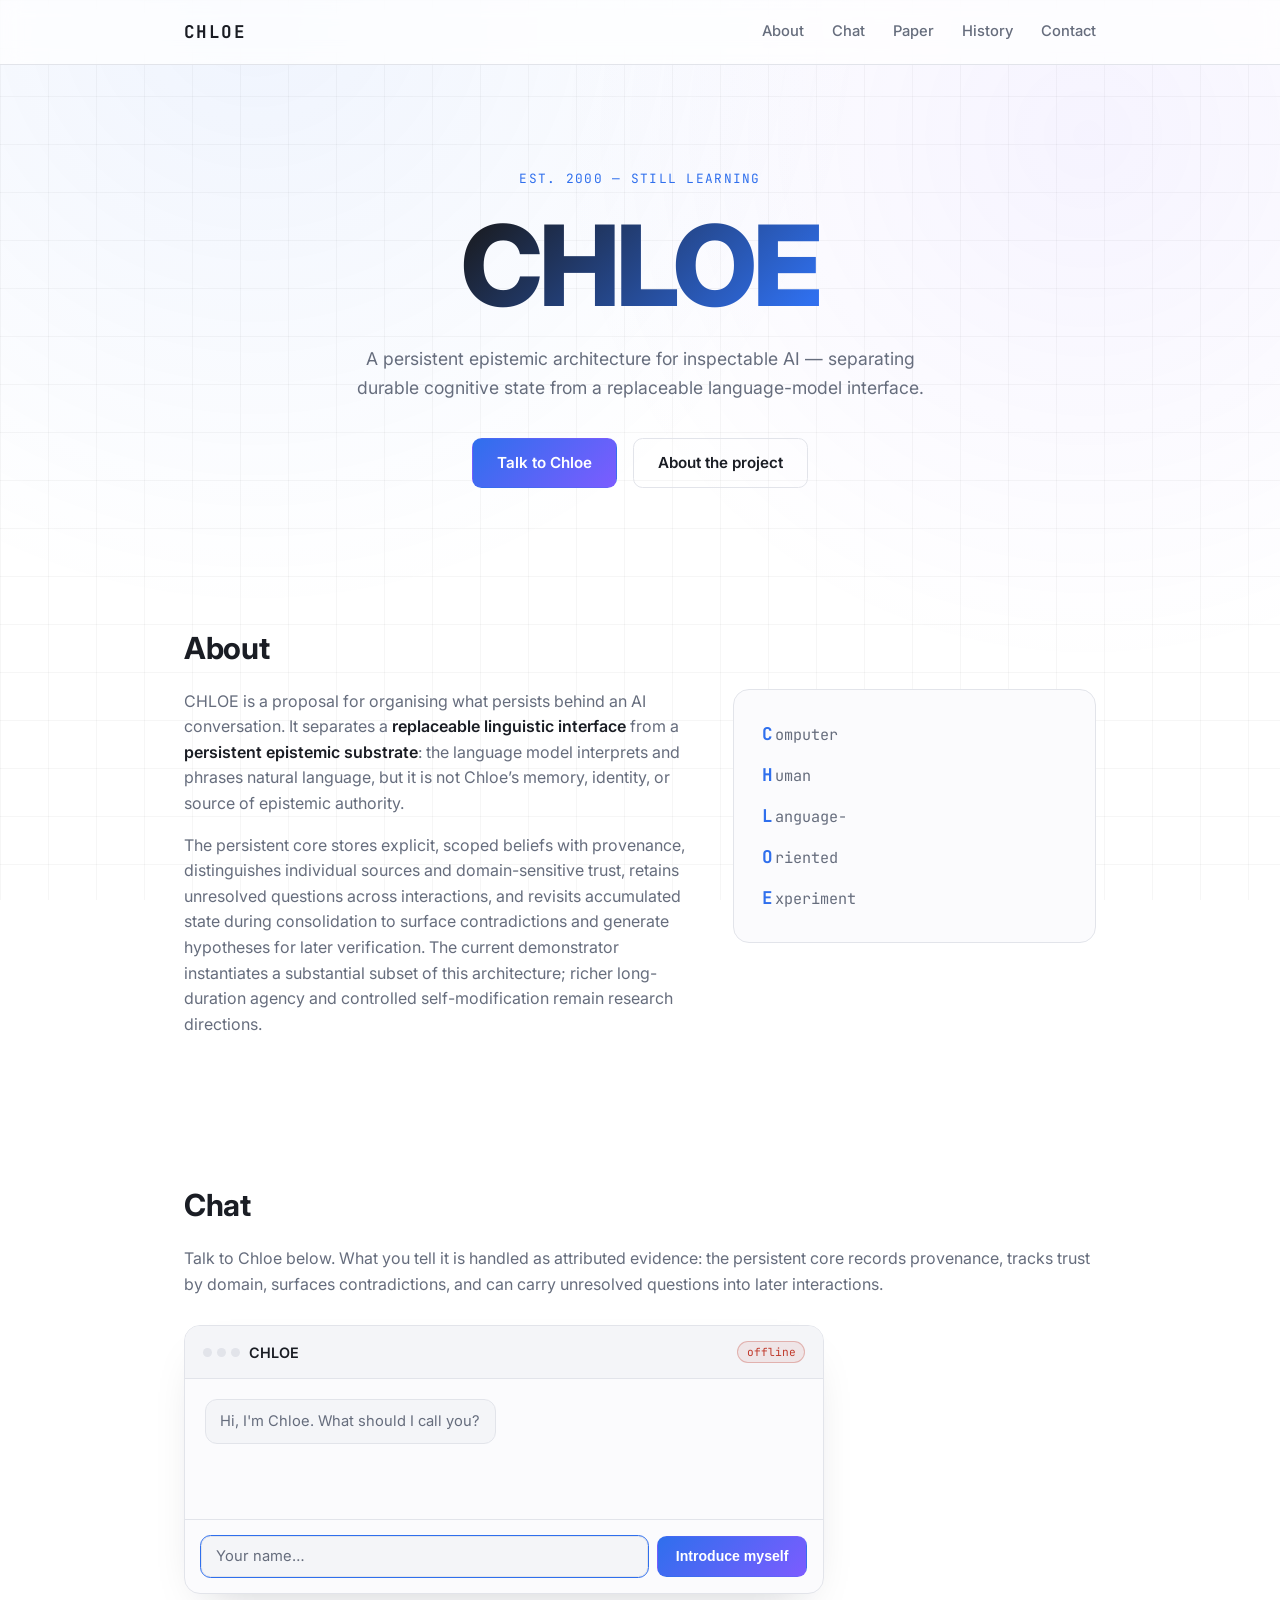
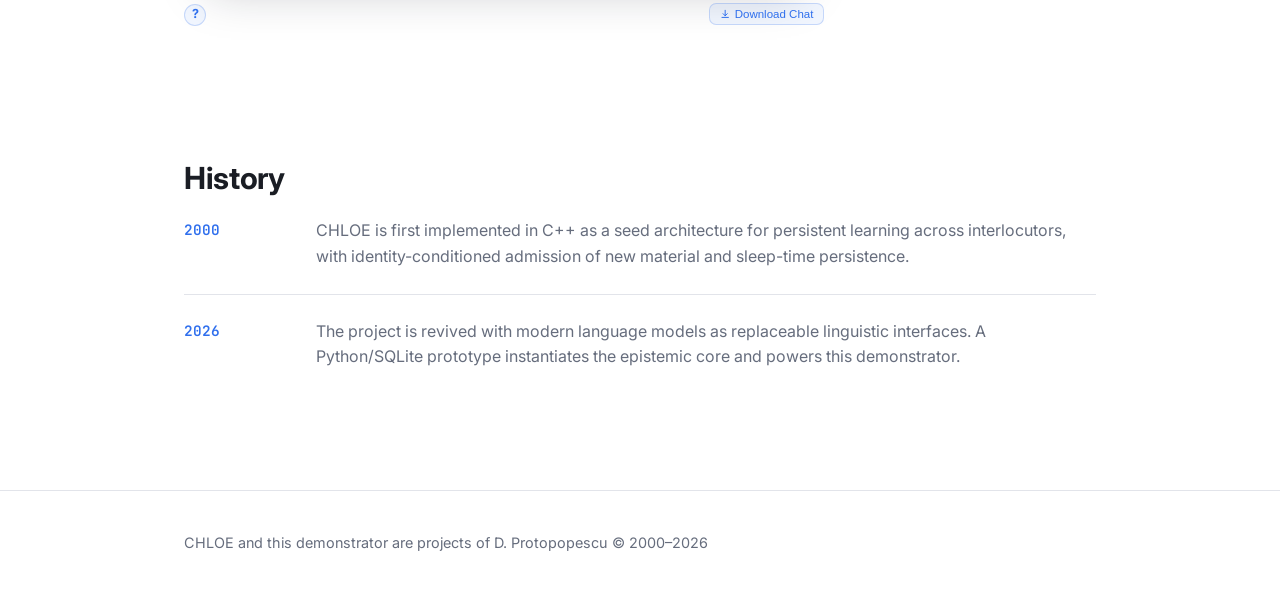
==== commit a0b5a2fb: "Enforce the output interface's licence on content, not only on shape A naturalisation is now rejecte" ====
--- a/web/index.html
+++ b/web/index.html
@@ -92,6 +92,20 @@
     </div>
 
     <div class="chat-actions">
+      <details class="chat-note">
+        <summary title="What you are looking at" aria-label="What you are looking at">?</summary>
+        <div class="chat-note-body">
+          <p>The language model here reads what you say and phrases the replies, but it has no say
+            in what Chloe believes. Small talk is answered and then forgotten; a claim is recorded
+            as attributed evidence, with its source and a confidence that moves as other people
+            agree or disagree; an input it cannot read confidently is refused rather than guessed
+            at. What is being demonstrated is the belief-keeping underneath, not the conversation
+            on top.</p>
+          <p>Try telling Chloe something, then contradicting that claim under a different name,
+            then saying <em>Sleep, Chloe</em>.</p>
+        </div>
+      </details>
+
       <button type="button" id="downloadChat" class="btn btn-pale btn-tiny"
               title="Download this conversation, with the beliefs it produced and the evidence behind them">
         <svg class="btn-icon" viewBox="0 0 16 16" aria-hidden="true" focusable="false">
--- a/web/chloe.css
+++ b/web/chloe.css
@@ -129,7 +129,7 @@
 }
 .btn-ghost:hover{border-color:var(--accent)}
 .btn-small{padding:.6rem 1.1rem;font-size:.88rem}
-.btn-tiny{padding:.4rem .8rem;font-size:.8rem;font-weight:500;gap:.4rem;border-radius:.5rem}
+.btn-tiny{padding:.25rem .6rem;font-size:.72rem;font-weight:500;gap:.3rem;border-radius:.45rem}
 .btn-pale{
   background:rgba(47,111,237,.07);
   color:var(--accent);
@@ -137,7 +137,7 @@
 }
 .btn-pale:hover{background:rgba(47,111,237,.12);border-color:rgba(47,111,237,.4)}
 .btn-pale:active{transform:none}
-.btn-icon{width:.95em;height:.95em;flex:0 0 auto}
+.btn-icon{width:.9em;height:.9em;flex:0 0 auto}
 
 /* Sections */
 .section{padding:4rem 1.5rem}
@@ -179,6 +179,42 @@
 }
 
 /* Chat */
+.chat-note{
+  /* Shares the row under the chat box with the Download Chat button; when
+     open it takes the width and the button stays at the top of the row. */
+  flex:1 1 auto;
+  min-width:0;
+  margin:0;
+  font-size:.86rem;
+  line-height:1.55;
+  color:var(--text-dim);
+}
+.chat-note > summary{
+  /* Same height as the status pill and the Download Chat button. */
+  display:inline-flex;align-items:center;justify-content:center;
+  width:22px;height:22px;
+  box-sizing:border-box;
+  font-weight:700;font-size:.78rem;line-height:1;
+  color:var(--accent);
+  background:rgba(47,111,237,.07);
+  border:1px solid rgba(47,111,237,.22);
+  border-radius:50%;
+  cursor:pointer;
+  list-style:none;
+  user-select:none;
+}
+.chat-note > summary::-webkit-details-marker{display:none}
+.chat-note > summary:hover{background:rgba(47,111,237,.14);border-color:rgba(47,111,237,.45)}
+.chat-note > summary:focus-visible{outline:2px solid var(--accent);outline-offset:2px}
+.chat-note[open] > summary{margin-bottom:.5rem}
+.chat-note-body{
+  padding:.85rem 1rem;
+  background:rgba(47,111,237,.05);
+  border:1px solid rgba(47,111,237,.18);
+  border-left:3px solid var(--accent);
+  border-radius:.5rem;
+}
+.chat-note-body p + p{margin-top:.6rem}
 .chat-window{
   background:var(--card);
   border:1px solid var(--border);
@@ -252,10 +288,11 @@
   50%{background:rgba(124,92,255,.04);border-color:rgba(124,92,255,.18)}
 }
 .chat-actions{
-  display:flex;justify-content:flex-end;
+  display:flex;align-items:flex-start;justify-content:space-between;gap:.6rem;
   max-width:640px;
   margin:.6rem 0 0;
 }
+.chat-actions > .btn{flex:0 0 auto}   /* never squeezed by the open note */
 .chat-input-row input:disabled{opacity:.6;cursor:not-allowed}
 .chat-input-row button:disabled{opacity:.6;cursor:not-allowed}
 .chat-log{
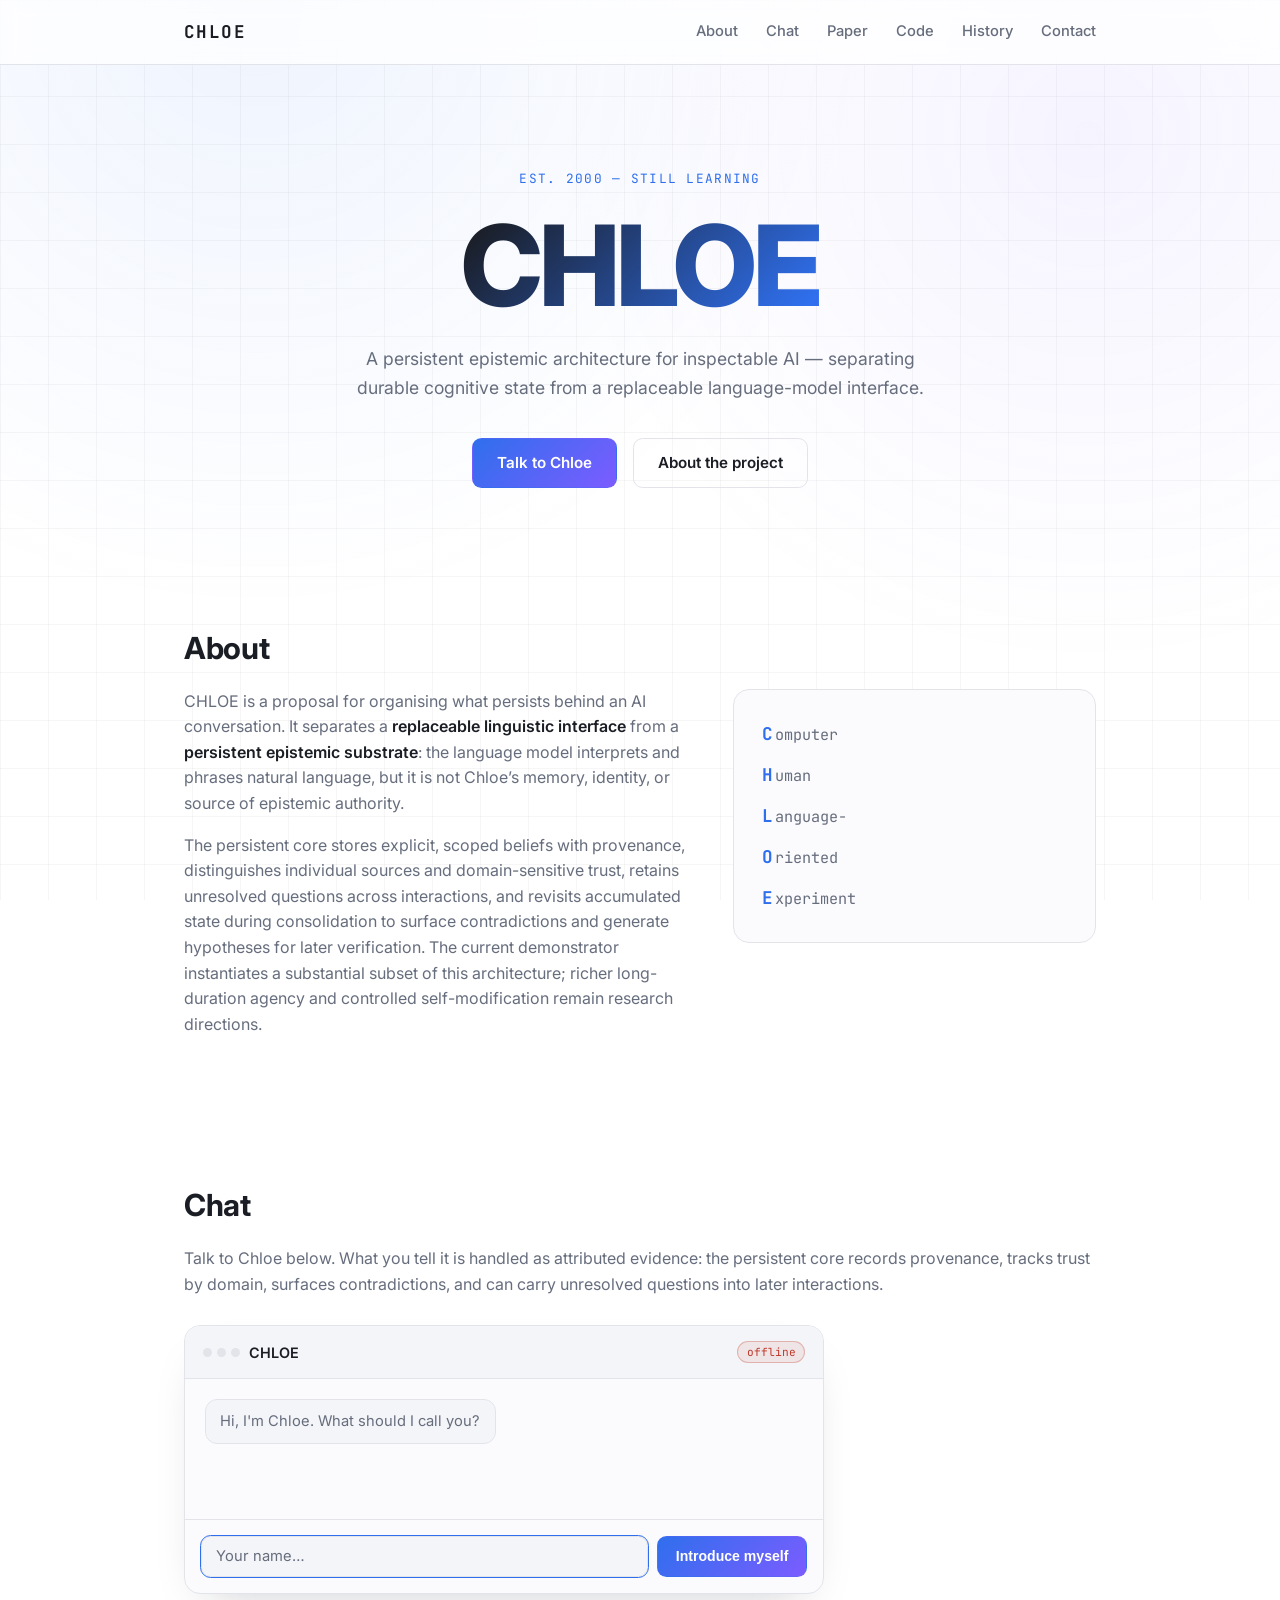
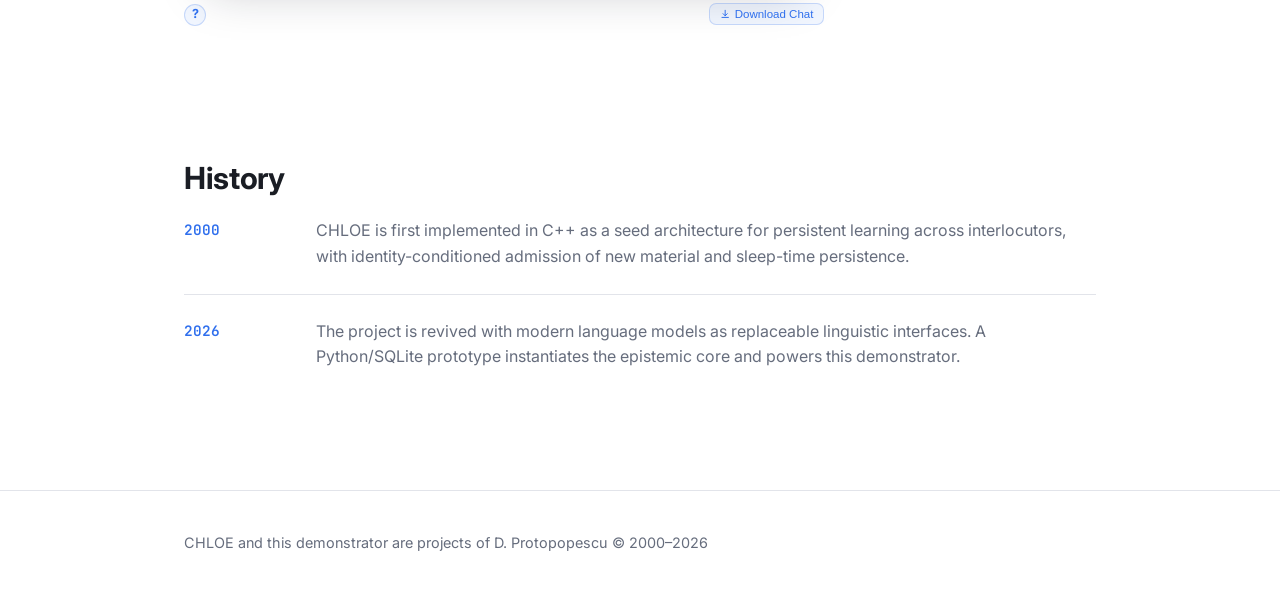
==== commit 3157a6ad: "Bring the published copy up to date with the demonstrator Questions as records, one path for every c" ====
--- a/web/index.html
+++ b/web/index.html
@@ -6,7 +6,7 @@
 <meta name="description" content="CHLOE — a persistent epistemic architecture for inspectable AI, with explicit beliefs, provenance, trust, and cross-session learning.">
 <meta name="author" content="Dan Protopopescu">
 <title>CHLOE — Persistent Epistemic Architecture</title>
-<link rel="icon" href="data:,">
+<link rel="icon" type="image/png" href="chloe-favicon.png">
 <link rel="preconnect" href="https://fonts.googleapis.com">
 <link rel="preconnect" href="https://fonts.gstatic.com" crossorigin>
 <link href="https://fonts.googleapis.com/css2?family=Inter:wght@400;500;600;700;800&family=JetBrains+Mono:wght@400;500&display=swap" rel="stylesheet">
@@ -25,7 +25,8 @@
     <nav class="site-nav" id="siteNav">
       <a href="#about">About</a>
       <a href="#chat">Chat</a>
-      <a href="CHLOE.pdf">Paper</a>
+      <a href="https://doi.org/10.5281/zenodo.22862832" target="_blank">Paper</a>
+      <a href="https://github.com/protopopescu/chloe" target="_blank">Code</a>
       <a href="#timeline">History</a>
       <a href="mailto:dan.protopopescu@glasgow.ac.uk">Contact</a>
     </nav>
@@ -86,7 +87,7 @@
         <div class="msg msg-bot">Hi, I&rsquo;m Chloe. Tell me something, or ask me what I know.</div>
       </div>
       <form class="chat-input-row" id="chatForm">
-        <input type="text" id="chatInput" placeholder="Say something to Chloe&hellip;" autocomplete="off">
+        <input type="text" id="chatInput" placeholder="Say something to Chloe&hellip;" autocomplete="off" maxlength="128">
         <button type="submit" class="btn btn-primary btn-small" id="chatSubmit">Send</button>
       </form>
     </div>
--- a/web/chloe.css
+++ b/web/chloe.css
@@ -298,7 +298,7 @@
 .chat-log{
   padding:1.25rem;
   min-height:140px;
-  max-height:280px;
+  max-height:360px;
   overflow-y:auto;
   display:flex;
   flex-direction:column;
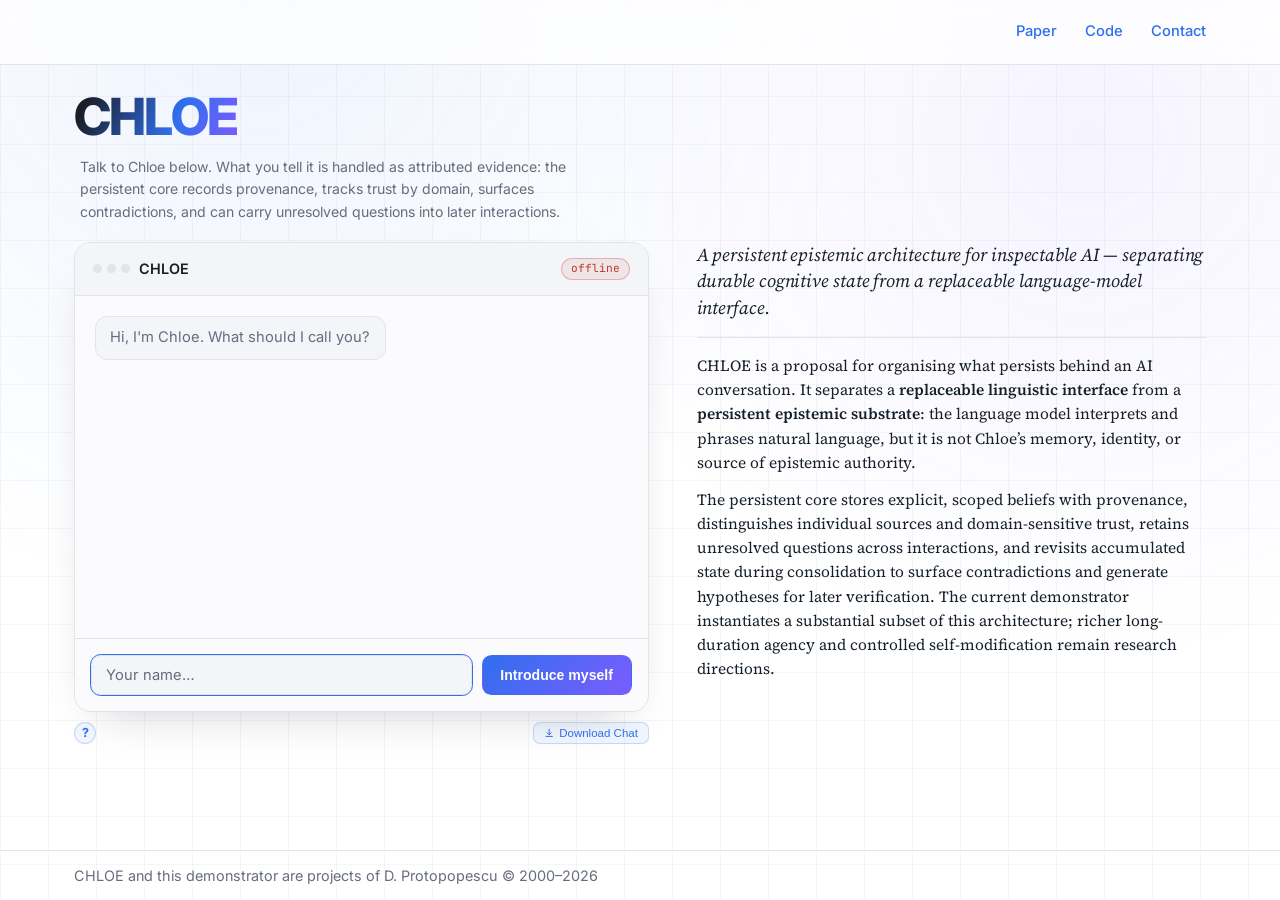
==== commit d43aa01e: "Updates to the WebUI look and feel Co-Authored-By: Claude Opus 5 <noreply@anthropic.com>" ====
--- a/web/index.html
+++ b/web/index.html
@@ -7,75 +7,39 @@
 <meta name="author" content="Dan Protopopescu">
 <title>CHLOE — Persistent Epistemic Architecture</title>
 <link rel="icon" type="image/png" href="chloe-favicon.png">
+
 <link rel="preconnect" href="https://fonts.googleapis.com">
 <link rel="preconnect" href="https://fonts.gstatic.com" crossorigin>
-<link href="https://fonts.googleapis.com/css2?family=Inter:wght@400;500;600;700;800&family=JetBrains+Mono:wght@400;500&display=swap" rel="stylesheet">
+<link href="https://fonts.googleapis.com/css2?family=Inter:wght@400;500;600;700;800&family=JetBrains+Mono:wght@400;500&family=Source+Serif+4:ital,wght@0,400;0,600;1,400&display=swap" rel="stylesheet">
 <link rel="stylesheet" href="chloe.css">
 </head>
-<body>
+<body class="single-screen">
 
 <div class="bg-grid" aria-hidden="true"></div>
 
 <header class="site-header">
-  <div class="wrap header-inner">
-    <a href="#top" class="brand">CHLOE</a>
+  <div class="wrap wrap-wide header-inner">
     <button class="nav-toggle" id="navToggle" aria-label="Toggle menu" aria-expanded="false">
       <span></span><span></span><span></span>
     </button>
     <nav class="site-nav" id="siteNav">
-      <a href="#about">About</a>
-      <a href="#chat">Chat</a>
       <a href="https://doi.org/10.5281/zenodo.22862832" target="_blank">Paper</a>
       <a href="https://github.com/protopopescu/chloe" target="_blank">Code</a>
-      <a href="#timeline">History</a>
       <a href="mailto:dan.protopopescu@glasgow.ac.uk">Contact</a>
     </nav>
   </div>
 </header>
 
-<main id="top">
+<main id="top" class="stage wrap wrap-wide">
 
-  <section class="hero wrap">
-    <p class="eyebrow">est. 2000 &mdash; still learning</p>
-    <h1 class="hero-title">CHLOE</h1>
-    <p class="hero-sub">A persistent epistemic architecture for inspectable AI &mdash; separating
-      durable cognitive state from a replaceable language-model interface.</p>
-    <div class="hero-actions">
-      <a href="#chat" class="btn btn-primary">Talk to Chloe</a>
-      <a href="#about" class="btn btn-ghost">About the project</a>
-    </div>
-  </section>
-
-  <section id="about" class="section wrap">
-    <h2 class="section-title">About</h2>
-    <div class="about-grid">
-      <div class="about-copy">
-        <p>CHLOE is a proposal for organising what persists behind an AI conversation. It separates a
-          <em>replaceable linguistic interface</em> from a <em>persistent epistemic substrate</em>: the
-          language model interprets and phrases natural language, but it is not Chloe&rsquo;s memory, identity,
-          or source of epistemic authority.</p>
-        <p>The persistent core stores explicit, scoped beliefs with provenance, distinguishes individual
-          sources and domain-sensitive trust, retains unresolved questions across interactions, and revisits
-          accumulated state during consolidation to surface contradictions and generate hypotheses for later
-          verification. The current demonstrator instantiates a substantial subset of this architecture;
-          richer long-duration agency and controlled self-modification remain research directions.</p>
-      </div>
-      <div class="acronym-card" role="img" aria-label="CHLOE stands for Computer-Human Language-Oriented Experiment">
-        <div class="acronym-row"><span class="letter">C</span>omputer</div>
-        <div class="acronym-row"><span class="letter">H</span>uman</div>
-        <div class="acronym-row"><span class="letter">L</span>anguage-</div>
-        <div class="acronym-row"><span class="letter">O</span>riented</div>
-        <div class="acronym-row"><span class="letter">E</span>xperiment</div>
-      </div>
-    </div>
-  </section>
-
-  <section id="chat" class="section wrap">
-    <h2 class="section-title">Chat</h2>
-    <p class="section-lead">Talk to Chloe below. What you tell it is handled as attributed evidence:
+  <div class="stage-head">
+    <h1 class="stage-title">CHLOE</h1>
+    <p class="stage-lead" style="padding-left: 6px">Talk to Chloe below. What you tell it is handled as attributed evidence:
       the persistent core records provenance, tracks trust by domain, surfaces contradictions, and can
       carry unresolved questions into later interactions.</p>
+  </div>
 
+  <div class="stage-chat">
     <div class="chat-window">
       <div class="chat-window-head">
         <div class="chat-dots"><span></span><span></span><span></span></div>
@@ -117,20 +81,30 @@
         Download Chat
       </button>
     </div>
-  </section>
+  </div>
 
-  <section id="timeline" class="section wrap">
-    <h2 class="section-title">History</h2>
-    <ol class="timeline">
-      <li><span class="tl-year">2000</span><span class="tl-text">CHLOE is first implemented in C++ as a seed architecture for persistent learning across interlocutors, with identity-conditioned admission of new material and sleep-time persistence.</span></li>
-      <li><span class="tl-year">2026</span><span class="tl-text">The project is revived with modern language models as replaceable linguistic interfaces. A Python/SQLite prototype instantiates the epistemic core and powers this demonstrator.</span></li>
-    </ol>
-  </section>
+  <aside class="stage-side">
+    <h2 class="side-title">A persistent epistemic architecture for inspectable AI &mdash; separating
+      durable cognitive state from a replaceable language-model interface.</h2>
+
+    <div class="about-copy">
+      <p>CHLOE is a proposal for organising what persists behind an AI conversation. It separates a
+        <em>replaceable linguistic interface</em> from a <em>persistent epistemic substrate</em>: the
+        language model interprets and phrases natural language, but it is not Chloe&rsquo;s memory, identity,
+        or source of epistemic authority.</p>
+      <p>The persistent core stores explicit, scoped beliefs with provenance, distinguishes individual
+        sources and domain-sensitive trust, retains unresolved questions across interactions, and revisits
+        accumulated state during consolidation to surface contradictions and generate hypotheses for later
+        verification. The current demonstrator instantiates a substantial subset of this architecture;
+        richer long-duration agency and controlled self-modification remain research directions.</p>
+    </div>
+  </aside>
 
 </main>
 
+
 <footer class="site-footer">
-  <div class="wrap footer-inner">
+  <div class="wrap wrap-wide footer-inner">
     <p>CHLOE and this demonstrator are projects of <a style="text-decoration: none" href="mailto:dan.protopopescu@glasgow.ac.uk">D. Protopopescu</a> &copy; 2000&ndash;2026</p>
   </div>
 </footer>
--- a/web/chloe.css
+++ b/web/chloe.css
@@ -10,6 +10,8 @@
   --on-accent:#ffffff;
   --ok:#1f9d55;
   --mono:'JetBrains Mono',monospace;
+  --serif:'Source Serif 4',Georgia,'Times New Roman',serif;
+  --ink:#16202b;
 }
 
 *{box-sizing:border-box;margin:0;padding:0}
@@ -25,6 +27,7 @@
 }
 
 .wrap{max-width:960px;margin:0 auto;padding:0 1.5rem}
+.wrap-wide{max-width:1180px}
 
 .bg-grid{
   position:fixed;inset:0;z-index:-1;
@@ -43,7 +46,7 @@
   backdrop-filter:blur(10px);
   border-bottom:1px solid var(--border);
 }
-.header-inner{display:flex;align-items:center;justify-content:space-between;height:64px}
+.header-inner{display:flex;align-items:center;justify-content:flex-end;gap:1rem;height:64px}
 .brand{
   font-family:var(--mono);
   font-weight:700;
@@ -53,14 +56,19 @@
   font-size:1.1rem;
 }
 .site-nav{display:flex;gap:1.75rem}
-.site-nav a{
-  color:var(--text-dim);
+.site-nav a,.nav-link{
+  color:var(--accent);
   text-decoration:none;
   font-size:.92rem;
   font-weight:500;
   transition:color .15s ease;
 }
-.site-nav a:hover{color:var(--text)}
+.site-nav a:hover,.nav-link:hover{color:var(--accent-2)}
+.nav-link{
+  background:none;border:0;padding:0;
+  font-family:inherit;
+  cursor:pointer;
+}
 
 .nav-toggle{
   display:none;
@@ -70,38 +78,65 @@
 }
 .nav-toggle span{width:22px;height:2px;background:var(--text)}
 
-/* Hero */
-.hero{
-  padding:6.5rem 1.5rem 4.5rem;
-  text-align:center;
-}
-.eyebrow{
-  font-family:var(--mono);
-  font-size:.8rem;
-  color:var(--accent);
-  letter-spacing:.1em;
-  text-transform:uppercase;
-  margin-bottom:1.25rem;
-}
-.hero-title{
-  font-size:clamp(3.5rem, 12vw, 7rem);
+/* Single-screen stage (index.html) */
+body.single-screen{min-height:100vh;display:flex;flex-direction:column}
+.stage{
+  /* Two rows so the right-hand column starts level with the chat box rather
+     than with the title: the heading block occupies row 1 of the left column
+     only, and row 2 holds the chat and the side column side by side. */
+  flex:1;min-height:0;
+  display:grid;
+  grid-template-columns:minmax(0,1.06fr) minmax(0,.94fr);
+  grid-template-areas:
+    "head ."
+    "chat side";
+  grid-template-rows:auto 1fr;
+  column-gap:3rem;
+  padding-top:1.6rem;padding-bottom:1rem;
+  align-items:start;
+}
+.stage-head{grid-area:head;min-width:0}
+.stage-chat{grid-area:chat;min-width:0}
+.stage-side{grid-area:side;min-width:0}
+.stage-chat .chat-window{max-width:none}
+.stage-chat .chat-actions{max-width:none}
+.stage-chat .chat-log{
+  /* A set height rather than a stretch: as a flex child of the column the
+     window left its leftover space under the input row, inside the border. */
+  height:clamp(180px,38vh,400px);
+  min-height:0;
+  max-height:none;
+}
+
+.stage-title{
+  /* inline-block so the gradient maps across the word itself; as a full-width
+     block it spanned the column and the letters only ever saw its dark end. */
+  display:inline-block;
+  font-size:clamp(2.4rem,4.6vw,3.2rem);
   font-weight:800;
-  letter-spacing:-.03em;
-  background:linear-gradient(135deg, var(--text) 30%, var(--accent) 70%, var(--accent-2) 100%);
+  letter-spacing:-.035em;
+  line-height:1;
+  background:linear-gradient(115deg, var(--text) 8%, var(--accent) 62%, var(--accent-2) 100%);
   -webkit-background-clip:text;
   background-clip:text;
   color:transparent;
-  line-height:1;
-}
-.hero-sub{
-  max-width:38rem;
-  margin:1.5rem auto 0;
+}
+.stage-lead{
+  margin:.85rem 0 1.15rem;
   color:var(--text-dim);
-  font-size:1.1rem;
-}
-.hero-actions{
-  display:flex;gap:1rem;justify-content:center;flex-wrap:wrap;
-  margin-top:2.25rem;
+  font-size:.88rem;
+  line-height:1.6;
+  max-width:34rem;
+}
+
+.side-title{
+  font-family:var(--serif);
+  font-size:1.14rem;
+  font-weight:400;
+  font-style:italic;
+  line-height:1.45;
+  letter-spacing:-.005em;
+  color:var(--ink);
 }
 
 .btn{
@@ -149,34 +184,26 @@
 }
 .section-lead{color:var(--text-dim);margin-bottom:1.75rem}
 
-/* About */
-.about-grid{
-  display:grid;
-  grid-template-columns:1.4fr 1fr;
-  gap:2.5rem;
-  align-items:start;
-}
+/* About copy */
 .about-copy p{color:var(--text-dim);margin-bottom:1rem}
 .about-copy em{color:var(--text);font-style:normal;font-weight:600}
-
-.acronym-card{
-  background:var(--card);
-  border:1px solid var(--border);
-  border-radius:1rem;
-  padding:1.5rem 1.75rem;
-}
-.acronym-row{
-  font-family:var(--mono);
-  color:var(--text-dim);
-  padding:.4rem 0;
-  font-size:.95rem;
-}
-.acronym-row .letter{
-  color:var(--accent);
-  font-weight:700;
-  font-size:1.1rem;
-  margin-right:.15rem;
-}
+.stage-side{display:flex;flex-direction:column}
+.stage-side .about-copy{
+  margin-top:1rem;
+  padding-top:1rem;
+  border-top:1px solid var(--border);
+}
+.stage-side .about-copy p{
+  /* Serif, a shade larger and darker than the chat lead on the left, so the
+     two blocks of body text read as different voices. */
+  font-family:var(--serif);
+  font-size:.97rem;
+  line-height:1.56;
+  color:var(--ink);
+  margin-bottom:.8rem;
+}
+.stage-side .about-copy p:last-child{margin-bottom:0}
+.stage-side .about-copy em{color:var(--ink);font-style:normal;font-weight:600}
 
 /* Chat */
 .chat-note{
@@ -340,29 +367,11 @@
 .chat-input-row input:focus{outline:1px solid var(--accent)}
 .chat-input-row input::placeholder{color:var(--text-dim)}
 
-/* Timeline */
-.timeline{list-style:none;display:flex;flex-direction:column;gap:1.5rem}
-.timeline li{
-  display:grid;
-  grid-template-columns:7rem 1fr;
-  gap:1.25rem;
-  padding-bottom:1.5rem;
-  border-bottom:1px solid var(--border);
-}
-.timeline li:last-child{border-bottom:0}
-.tl-year{
-  font-family:var(--mono);
-  color:var(--accent);
-  font-weight:600;
-  font-size:.9rem;
-}
-.tl-text{color:var(--text-dim)}
-
 /* Footer */
 .site-footer{
   border-top:1px solid var(--border);
-  padding:2.5rem 1.5rem;
-  margin-top:2rem;
+  padding:.8rem 1.5rem;
+  margin-top:0;
 }
 .footer-inner{
   display:flex;justify-content:space-between;align-items:center;flex-wrap:wrap;gap:1rem;
@@ -373,8 +382,18 @@
 .footer-inner a:hover{color:var(--accent)}
 
 /* Responsive */
-@media (max-width:760px){
-  .about-grid{grid-template-columns:1fr}
+@media (max-width:900px){
+  /* Below two-column width the page scrolls normally again. */
+  body.single-screen{display:block}
+  .stage{
+    grid-template-columns:1fr;
+    grid-template-areas:"head" "chat" "side";
+    grid-template-rows:auto;
+    row-gap:2rem;
+    padding-bottom:2.5rem;
+  }
+  .stage-chat .chat-log{height:auto;min-height:160px;max-height:340px}
+  .stage-side{margin-top:.5rem}
   .nav-toggle{display:flex}
   .site-nav{
     position:absolute;
@@ -382,12 +401,12 @@
     background:var(--bg);
     border-bottom:1px solid var(--border);
     flex-direction:column;
+    align-items:flex-start;
     padding:1rem 1.5rem;
     gap:1rem;
     display:none;
   }
   .site-nav.open{display:flex}
-  .timeline li{grid-template-columns:1fr}
 }
 
 /* Belief store (beliefs.html) */
